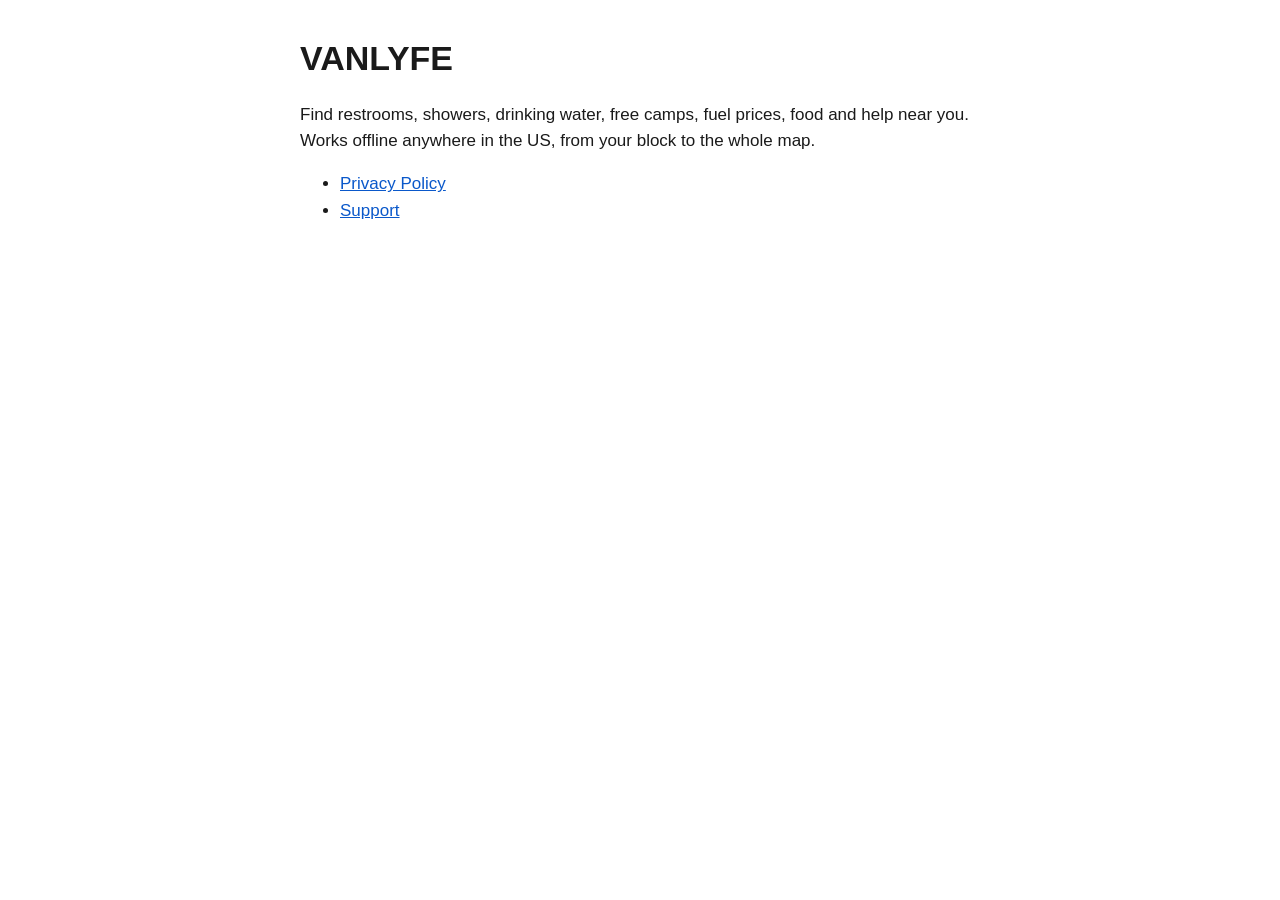
==== index.html @ 9aef19cc "site" ====
<!doctype html>
<html lang="en">
<head>
<meta charset="utf-8">
<meta name="viewport" content="width=device-width, initial-scale=1">
<title>VANLYFE</title>
<style>
body { font: 17px/1.55 -apple-system, BlinkMacSystemFont, "Segoe UI", Roboto, Helvetica, Arial, sans-serif; color: #1a1a1a; background: #fff; max-width: 680px; margin: 0 auto; padding: 32px 20px 64px; }
h1 { font-size: 2em; margin: 0 0 .4em; }
h2 { font-size: 1.25em; margin: 1.8em 0 .4em; }
a { color: #0a58ca; }
nav { margin-bottom: 1.5em; }
nav a { margin-right: 1em; }
.muted { color: #666; font-size: .9em; }
</style>
</head>
<body>
<h1>VANLYFE</h1>
<p>Find restrooms, showers, drinking water, free camps, fuel prices, food and help near you. Works offline anywhere in the US, from your block to the whole map.</p>
<ul>
<li><a href="privacy.html">Privacy Policy</a></li>
<li><a href="support.html">Support</a></li>
</ul>
</body>
</html>
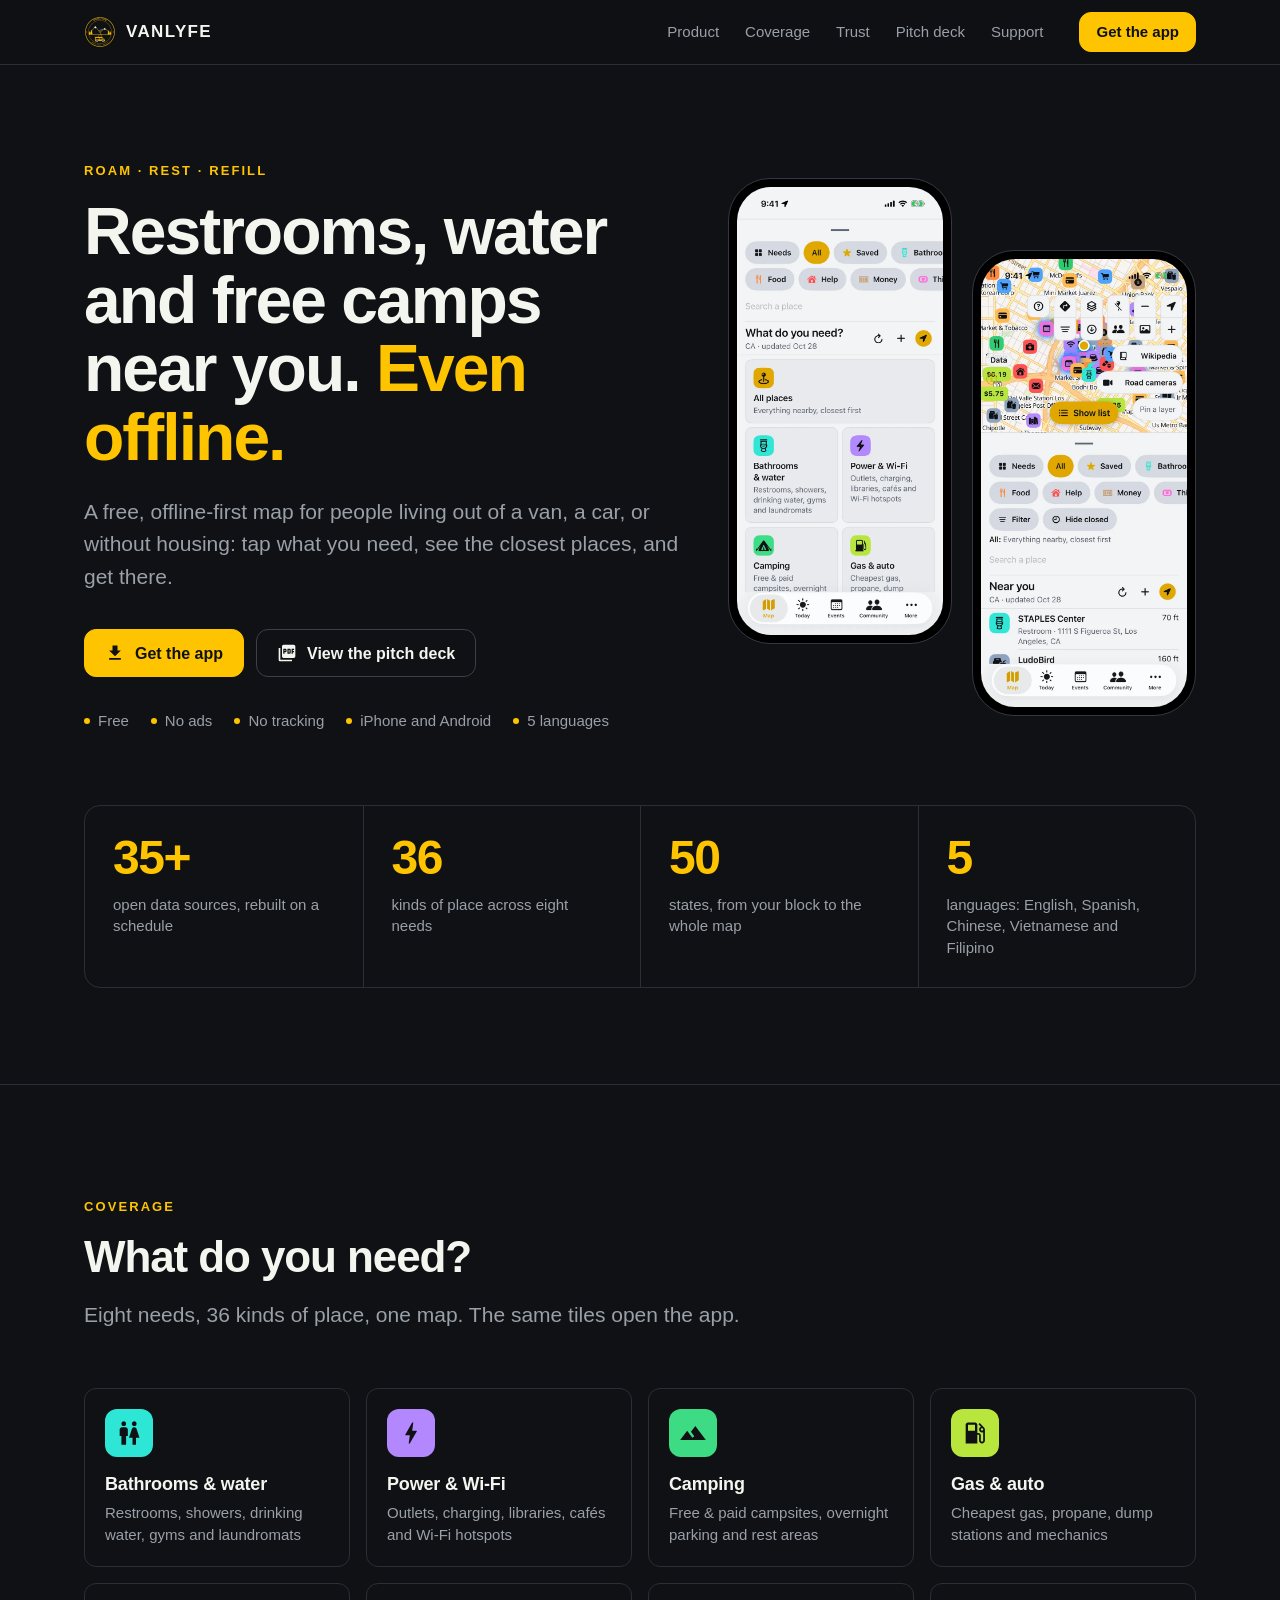
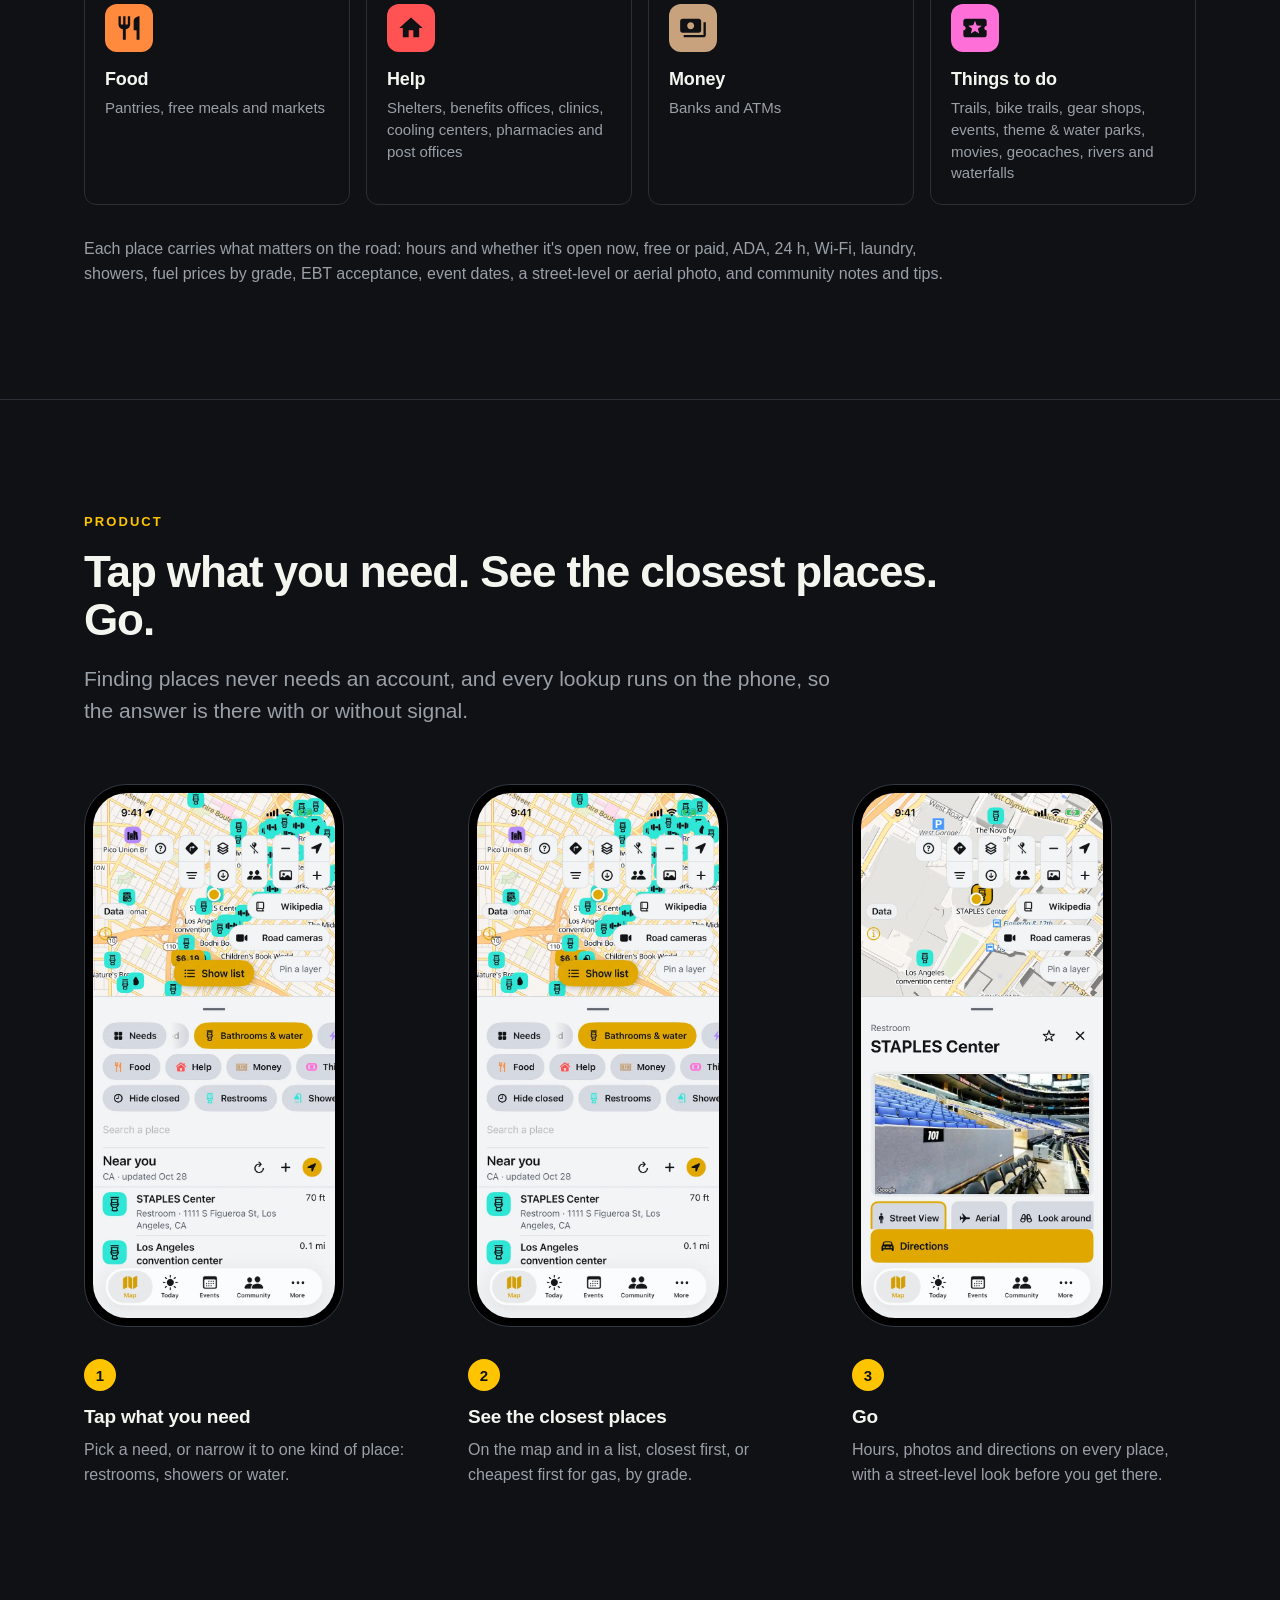
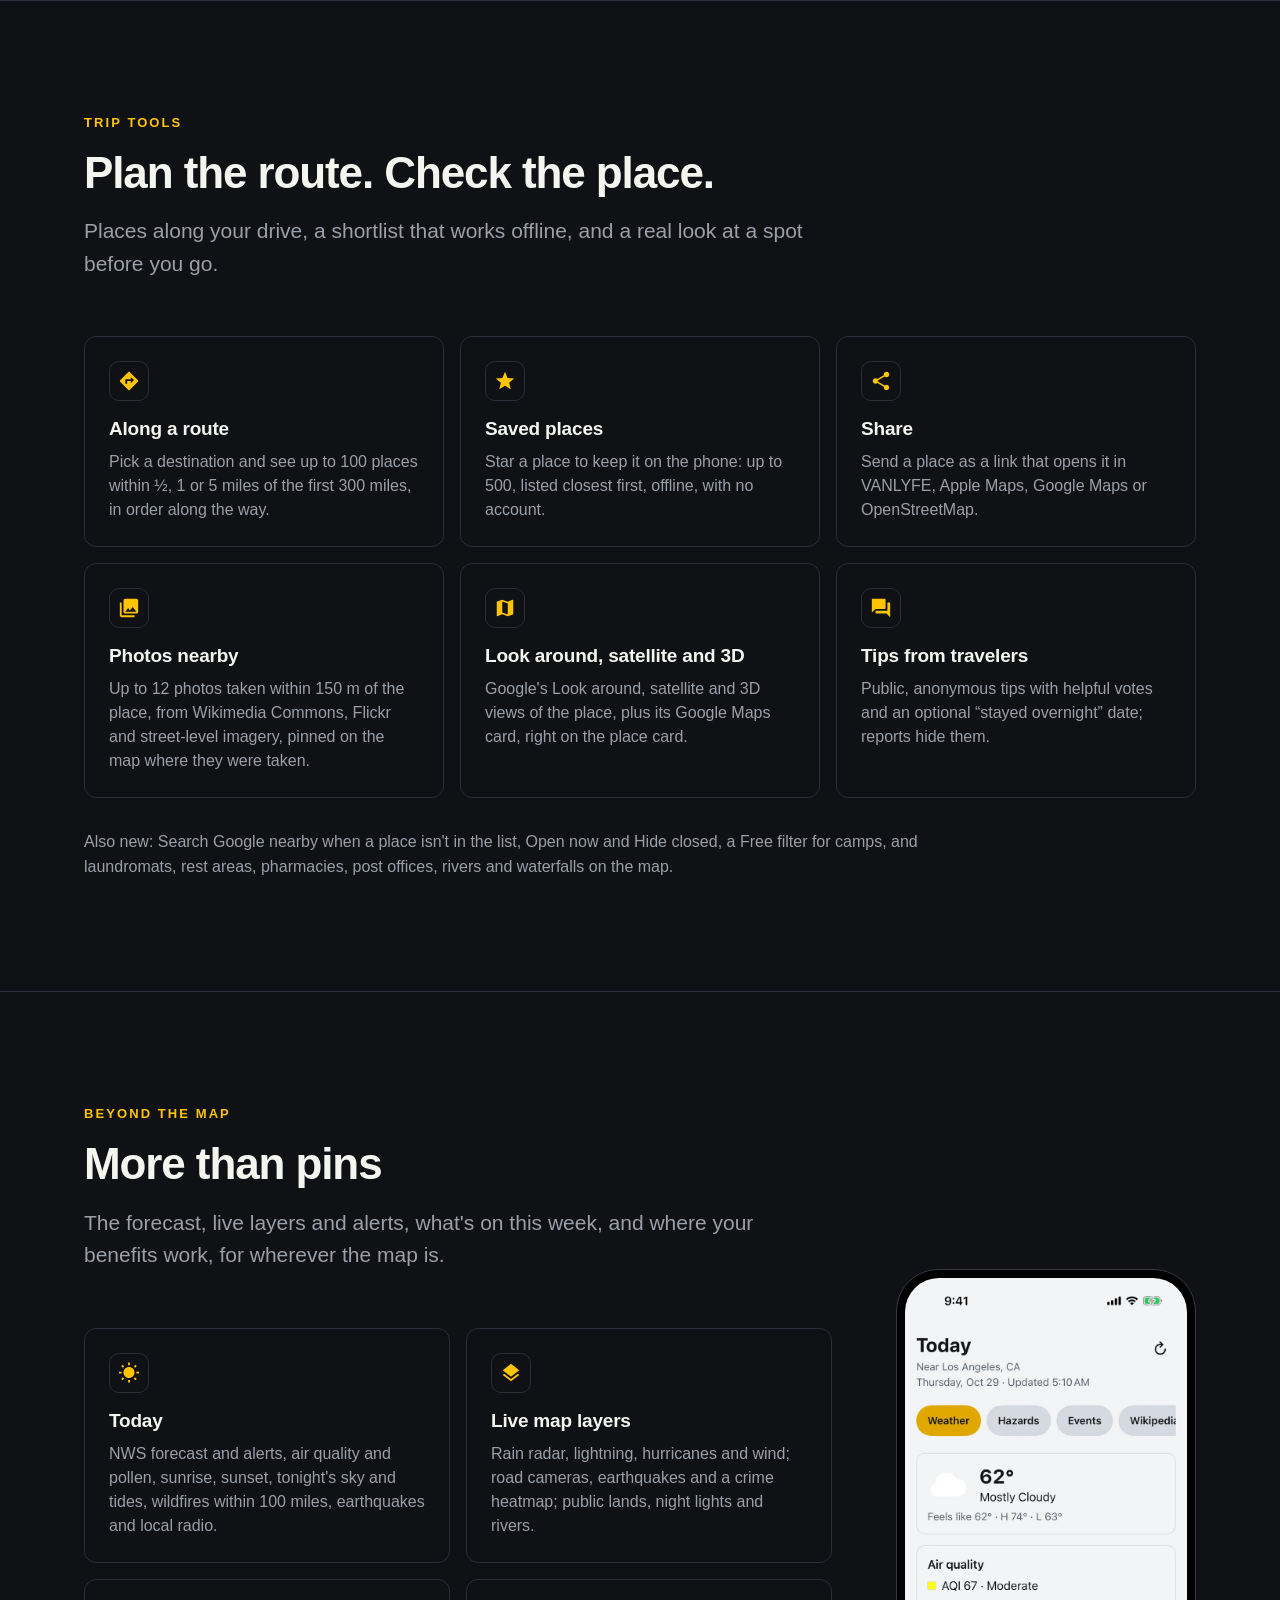
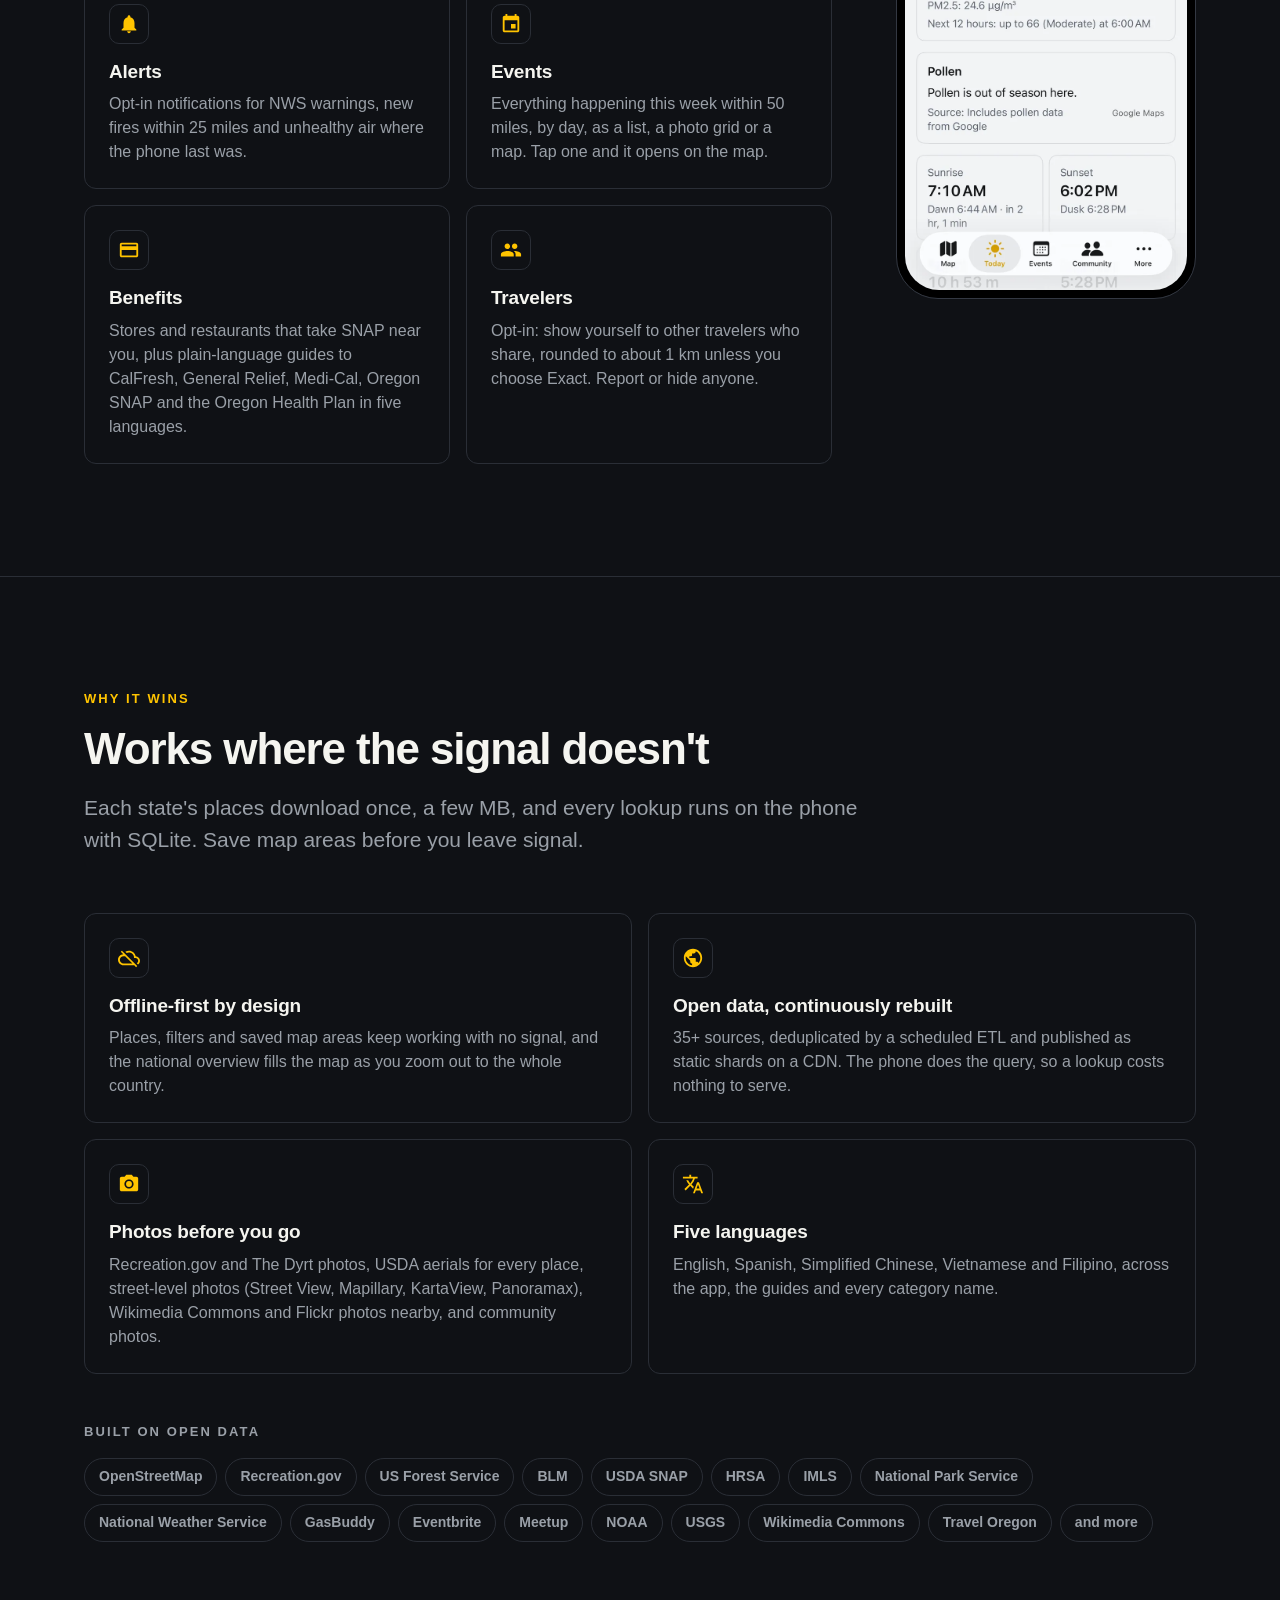
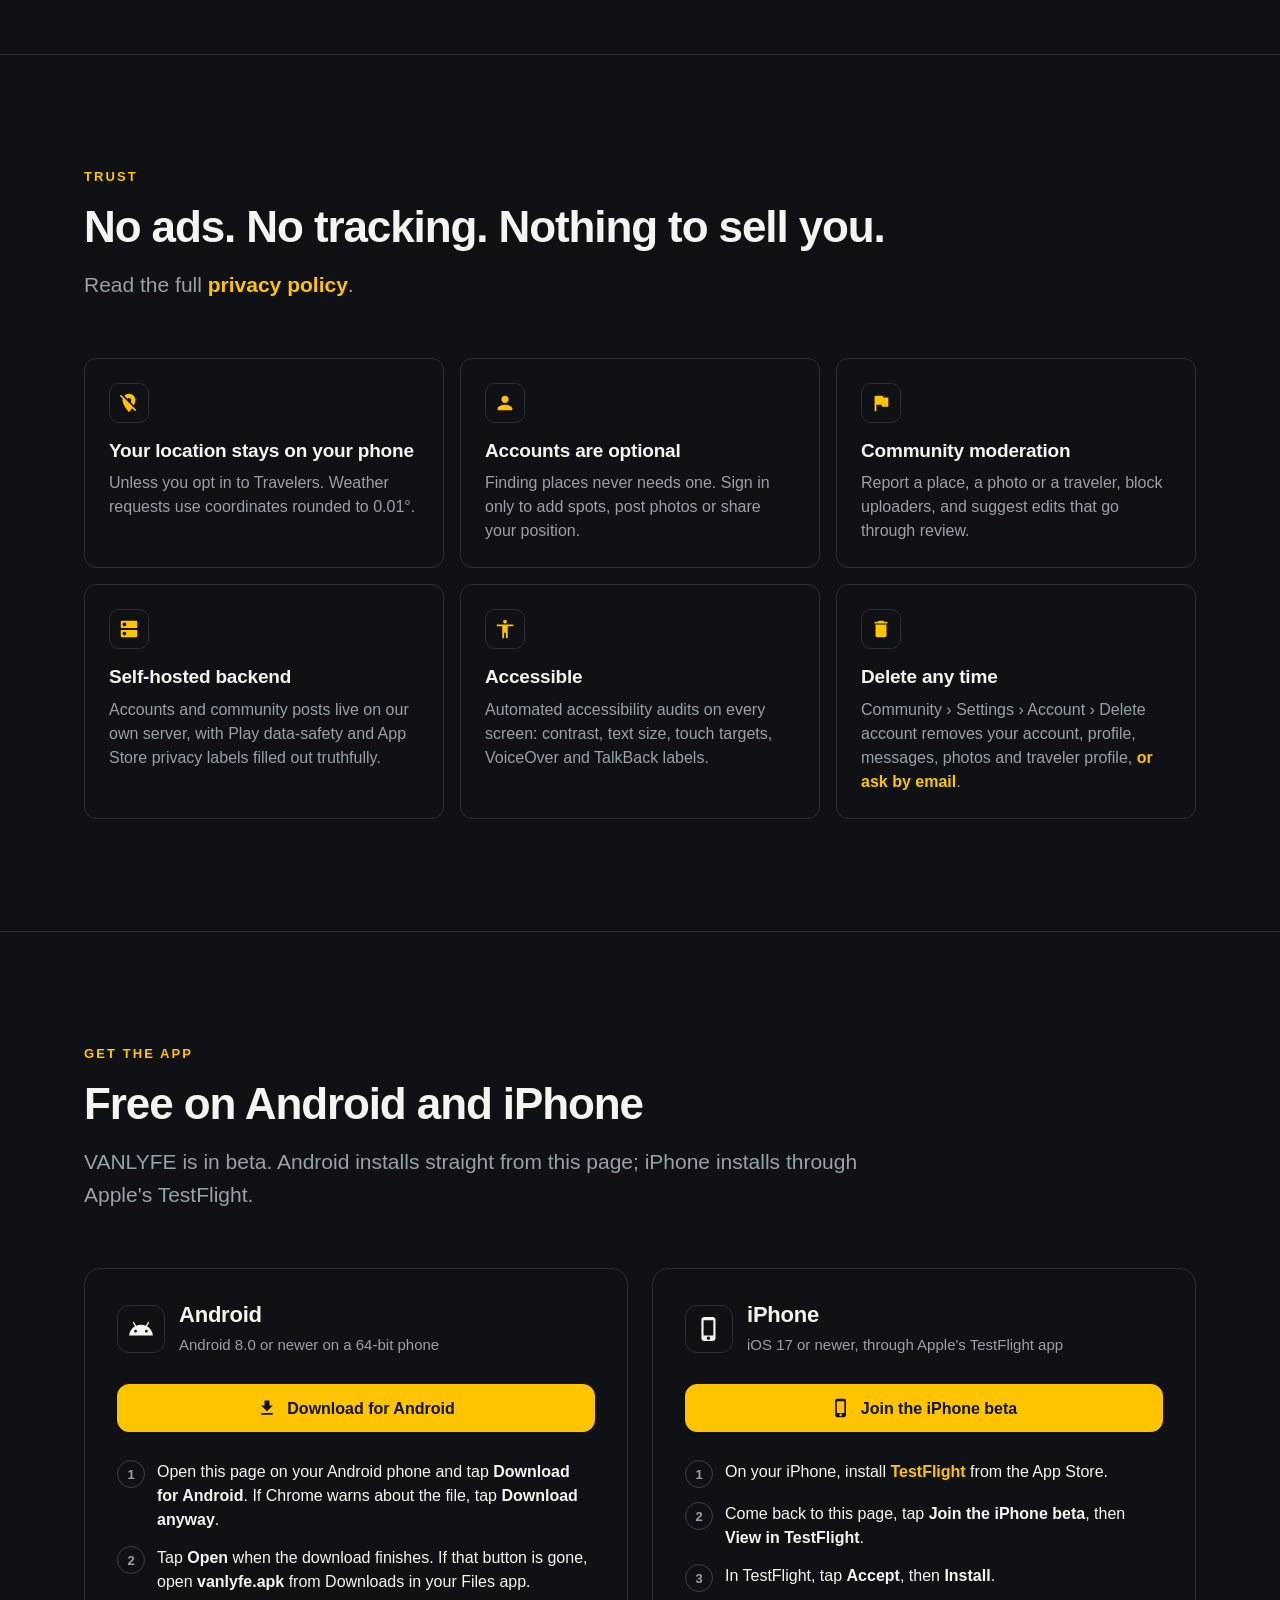
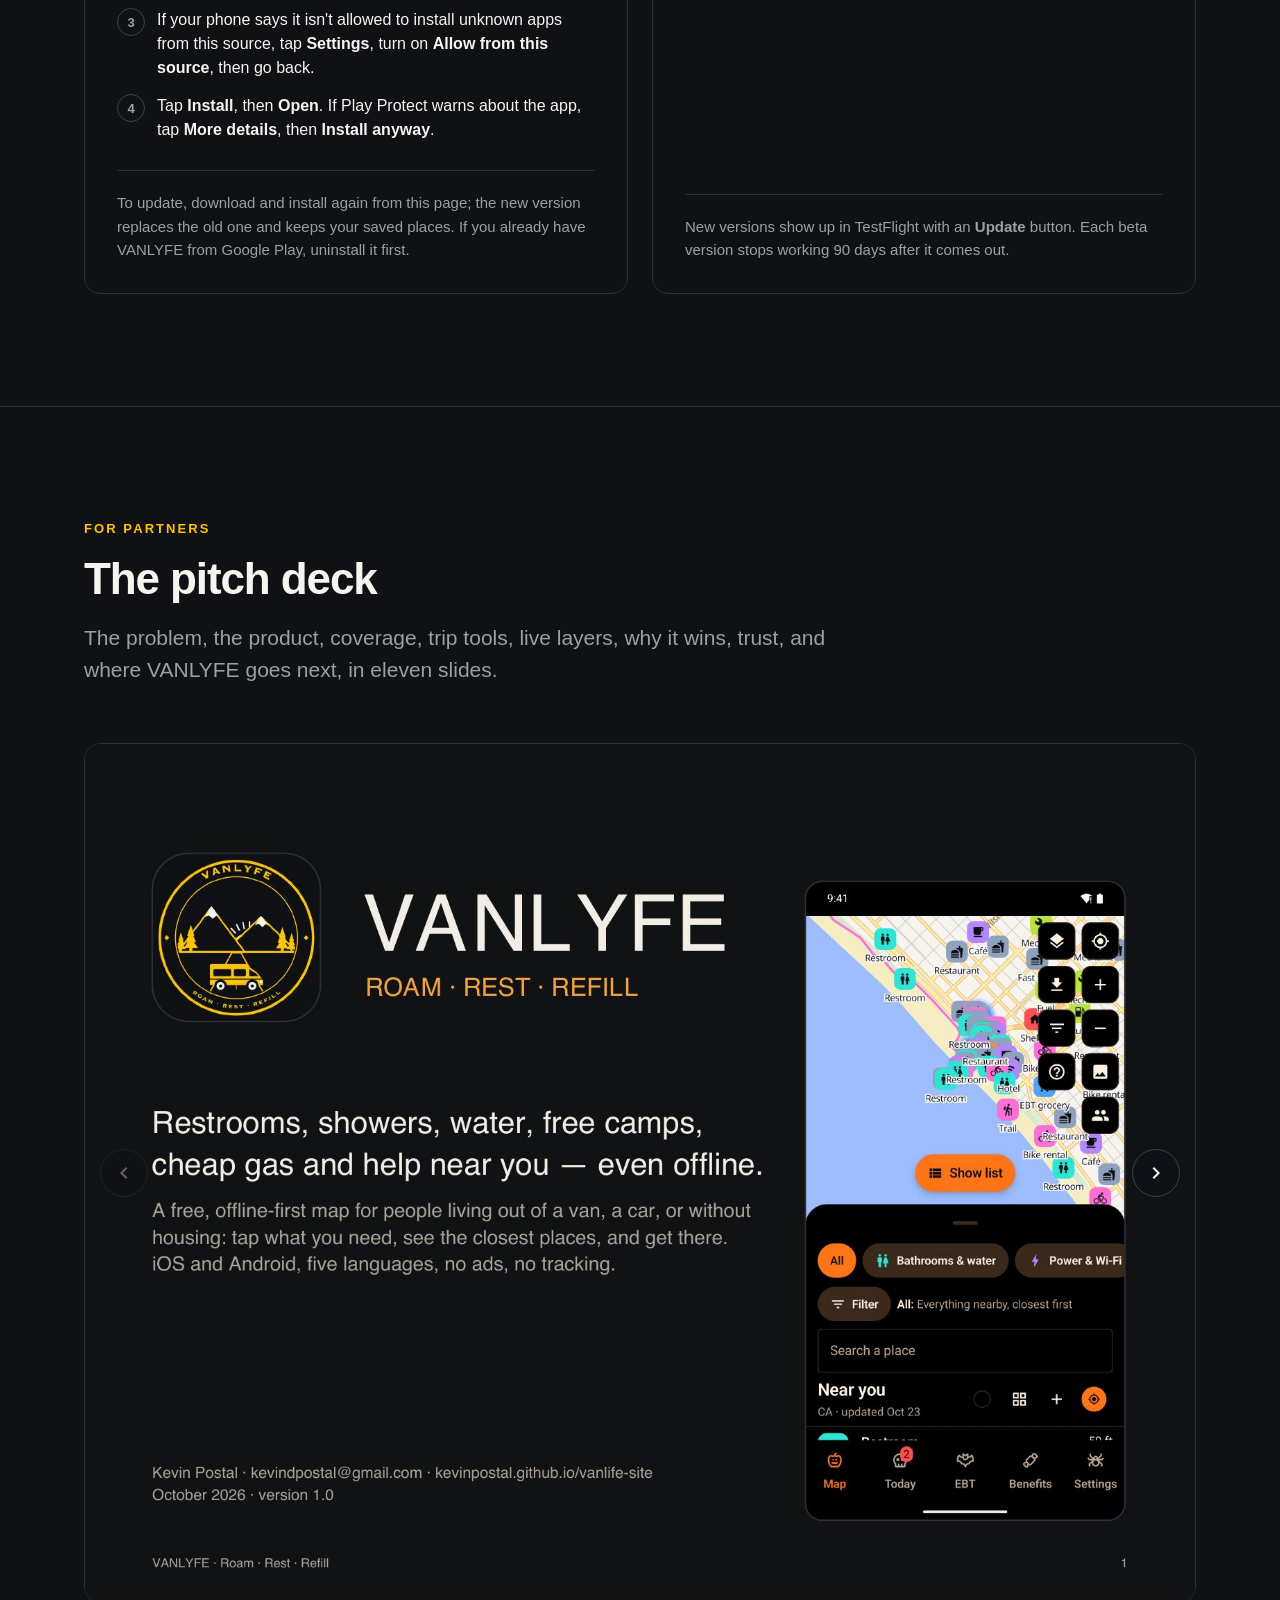
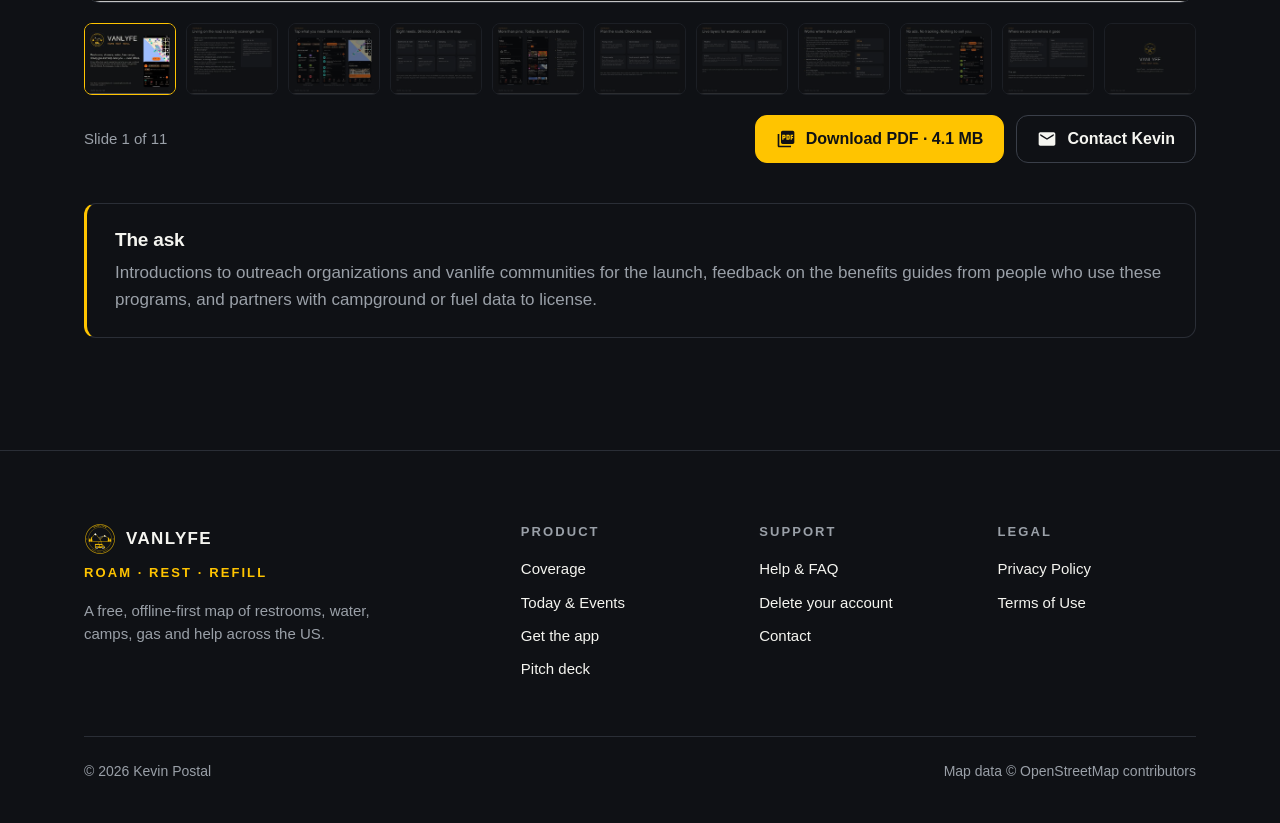
==== commit 8516c30f: "site" ====
--- a/index.html
+++ b/index.html
@@ -3,23 +3,400 @@
 <head>
 <meta charset="utf-8">
 <meta name="viewport" content="width=device-width, initial-scale=1">
-<title>VANLYFE</title>
-<style>
-body { font: 17px/1.55 -apple-system, BlinkMacSystemFont, "Segoe UI", Roboto, Helvetica, Arial, sans-serif; color: #1a1a1a; background: #fff; max-width: 680px; margin: 0 auto; padding: 32px 20px 64px; }
-h1 { font-size: 2em; margin: 0 0 .4em; }
-h2 { font-size: 1.25em; margin: 1.8em 0 .4em; }
-a { color: #0a58ca; }
-nav { margin-bottom: 1.5em; }
-nav a { margin-right: 1em; }
-.muted { color: #666; font-size: .9em; }
-</style>
+<title>VANLYFE · Restrooms, water and free camps near you, even offline</title>
+<meta name="description" content="A free, offline-first map of restrooms, showers, water, free camps, cheap gas and help for people living out of a van, a car, or without housing. iPhone and Android, five languages, no ads, no tracking.">
+<link rel="canonical" href="https://kevinpostal.github.io/vanlife-site/">
+<meta name="theme-color" content="#0f1115">
+<link rel="icon" href="assets/gen/favicon-32.png" sizes="32x32" type="image/png">
+<link rel="apple-touch-icon" href="assets/gen/apple-touch-icon.png">
+<meta property="og:type" content="website">
+<meta property="og:site_name" content="VANLYFE">
+<meta property="og:title" content="VANLYFE · Roam · Rest · Refill">
+<meta property="og:description" content="Restrooms, showers, water, free camps, cheap gas and help near you, even offline. Free on iPhone and Android.">
+<meta property="og:url" content="https://kevinpostal.github.io/vanlife-site/">
+<meta property="og:image" content="https://kevinpostal.github.io/vanlife-site/assets/gen/og.jpg">
+<meta property="og:image:width" content="1200">
+<meta property="og:image:height" content="630">
+<meta property="og:image:alt" content="VANLYFE badge and wordmark: restrooms, water and free camps">
+<meta name="twitter:card" content="summary_large_image">
+<link rel="stylesheet" href="assets/site.css">
+<script type="application/ld+json">{"@context":"https://schema.org","@type":"MobileApplication","name":"VANLYFE","operatingSystem":"Android, iOS","applicationCategory":"TravelApplication","offers":{"@type":"Offer","price":"0","priceCurrency":"USD"},"url":"https://kevinpostal.github.io/vanlife-site/"}</script>
 </head>
 <body>
-<h1>VANLYFE</h1>
-<p>Find restrooms, showers, drinking water, free camps, fuel prices, food and help near you. Works offline anywhere in the US, from your block to the whole map.</p>
-<ul>
-<li><a href="privacy.html">Privacy Policy</a></li>
-<li><a href="support.html">Support</a></li>
-</ul>
+<svg width="0" height="0" style="position:absolute" aria-hidden="true">
+  <symbol id="i-wc" viewBox="0 0 24 24"><path d="M5.5 22v-7.5H4V9c0-1.1.9-2 2-2h3c1.1 0 2 .9 2 2v5.5H9.5V22h-4zM18 22v-6h3l-2.54-7.63C18.18 7.55 17.42 7 16.56 7h-.12c-.86 0-1.63.55-1.9 1.37L12 16h3v6h3zM7.5 6c1.11 0 2-.89 2-2s-.89-2-2-2-2 .89-2 2 .89 2 2 2zm9 0c1.11 0 2-.89 2-2s-.89-2-2-2-2 .89-2 2 .89 2 2 2z"/></symbol>
+  <symbol id="i-bolt" viewBox="0 0 24 24"><path d="M11 21h-1l1-7H7.5c-.58 0-.57-.32-.38-.66.19-.34.05-.08.07-.12C8.48 10.94 10.42 7.54 13 3h1l-1 7h3.5c.49 0 .56.33.47.51l-.07.15C12.96 17.55 11 21 11 21z"/></symbol>
+  <symbol id="i-landscape" viewBox="0 0 24 24"><path d="M14 6l-3.75 5 2.85 3.8-1.6 1.2C9.81 13.75 7 10 7 10l-6 8h22L14 6z"/></symbol>
+  <symbol id="i-gas" viewBox="0 0 24 24"><path d="M19.77 7.23l.01-.01-3.72-3.72L15 4.56l2.11 2.11c-.94.36-1.61 1.26-1.61 2.33 0 1.38 1.12 2.5 2.5 2.5.36 0 .69-.08 1-.21v7.21c0 .55-.45 1-1 1s-1-.45-1-1V14c0-1.1-.9-2-2-2h-1V5c0-1.1-.9-2-2-2H6c-1.1 0-2 .9-2 2v16h10v-7.5h1.5v5c0 1.38 1.12 2.5 2.5 2.5s2.5-1.12 2.5-2.5V9c0-.69-.28-1.32-.73-1.77zM12 10H6V5h6v5zm6 0c-.55 0-1-.45-1-1s.45-1 1-1 1 .45 1 1-.45 1-1 1z"/></symbol>
+  <symbol id="i-restaurant" viewBox="0 0 24 24"><path d="M11 9H9V2H7v7H5V2H3v7c0 2.12 1.66 3.84 3.75 3.97V22h2.5v-9.03C11.34 12.84 13 11.12 13 9V2h-2v7zm5-3v8h2.5v8H21V2c-2.76 0-5 2.24-5 4z"/></symbol>
+  <symbol id="i-home" viewBox="0 0 24 24"><path d="M10 20v-6h4v6h5v-8h3L12 3 2 12h3v8z"/></symbol>
+  <symbol id="i-payments" viewBox="0 0 24 24"><path d="M19 14V6c0-1.1-.9-2-2-2H3c-1.1 0-2 .9-2 2v8c0 1.1.9 2 2 2h14c1.1 0 2-.9 2-2zm-9-1c-1.66 0-3-1.34-3-3s1.34-3 3-3 3 1.34 3 3-1.34 3-3 3zm13-6v11c0 1.1-.9 2-2 2H4v-2h17V7h2z"/></symbol>
+  <symbol id="i-activity" viewBox="0 0 24 24"><path d="M20 12c0-1.1.9-2 2-2V6c0-1.1-.9-2-2-2H4c-1.1 0-1.99.9-1.99 2v4c1.1 0 1.99.9 1.99 2s-.89 2-2 2v4c0 1.1.9 2 2 2h16c1.1 0 2-.9 2-2v-4c-1.1 0-2-.9-2-2zm-4.42 4.8L12 14.5l-3.58 2.3 1.08-4.12-3.29-2.69 4.24-.25L12 5.8l1.54 3.95 4.24.25-3.29 2.69 1.09 4.11z"/></symbol>
+  <symbol id="i-sun" viewBox="0 0 24 24"><path d="M6.76 4.84l-1.8-1.79-1.41 1.41 1.79 1.79 1.42-1.41zM4 10.5H1v2h3v-2zm9-9.95h-2V3.5h2V.55zm7.45 3.91l-1.41-1.41-1.79 1.79 1.41 1.41 1.79-1.79zm-3.21 13.7l1.79 1.8 1.41-1.41-1.8-1.79-1.4 1.4zM20 10.5v2h3v-2h-3zm-8-5c-3.31 0-6 2.69-6 6s2.69 6 6 6 6-2.69 6-6-2.69-6-6-6zm-1 16.95h2V19.5h-2v2.95zm-7.45-3.91l1.41 1.41 1.79-1.8-1.41-1.41-1.79 1.8z"/></symbol>
+  <symbol id="i-event" viewBox="0 0 24 24"><path d="M17 12h-5v5h5v-5zM16 1v2H8V1H6v2H5c-1.11 0-1.99.9-1.99 2L3 19c0 1.1.89 2 2 2h14c1.1 0 2-.9 2-2V5c0-1.1-.9-2-2-2h-1V1h-2zm3 18H5V8h14v11z"/></symbol>
+  <symbol id="i-card" viewBox="0 0 24 24"><path d="M20 4H4c-1.11 0-1.99.89-1.99 2L2 18c0 1.11.89 2 2 2h16c1.11 0 2-.89 2-2V6c0-1.11-.89-2-2-2zm0 14H4v-6h16v6zm0-10H4V6h16v2z"/></symbol>
+  <symbol id="i-people" viewBox="0 0 24 24"><path d="M16 11c1.66 0 2.99-1.34 2.99-3S17.66 5 16 5c-1.66 0-3 1.34-3 3s1.34 3 3 3zm-8 0c1.66 0 2.99-1.34 2.99-3S9.66 5 8 5C6.34 5 5 6.34 5 8s1.34 3 3 3zm0 2c-2.33 0-7 1.17-7 3.5V19h14v-2.5c0-2.33-4.67-3.5-7-3.5zm8 0c-.29 0-.62.02-.97.05 1.16.84 1.97 1.97 1.97 3.45V19h6v-2.5c0-2.33-4.67-3.5-7-3.5z"/></symbol>
+  <symbol id="i-cloud-off" viewBox="0 0 24 24"><path d="M19.35 10.04C18.67 6.59 15.64 4 12 4c-1.48 0-2.85.43-4.01 1.17l1.46 1.46C10.21 6.23 11.08 6 12 6c3.04 0 5.5 2.46 5.5 5.5v.5H19c1.66 0 3 1.34 3 3 0 1.13-.64 2.11-1.56 2.62l1.45 1.45C23.16 18.16 24 16.68 24 15c0-2.64-2.05-4.78-4.65-4.96zM3 5.27l2.75 2.74C2.56 8.15 0 10.77 0 14c0 3.31 2.69 6 6 6h11.73l2 2L21 20.73 4.27 4 3 5.27zM7.73 10l8 8H6c-2.21 0-4-1.79-4-4s1.79-4 4-4h1.73z"/></symbol>
+  <symbol id="i-public" viewBox="0 0 24 24"><path d="M12 2C6.48 2 2 6.48 2 12s4.48 10 10 10 10-4.48 10-10S17.52 2 12 2zm-1 17.93c-3.95-.49-7-3.85-7-7.93 0-.62.08-1.21.21-1.79L9 15v1c0 1.1.9 2 2 2v1.93zm6.9-2.54c-.26-.81-1-1.39-1.9-1.39h-1v-3c0-.55-.45-1-1-1H8v-2h2c.55 0 1-.45 1-1V7h2c1.1 0 2-.9 2-2v-.41c2.93 1.19 5 4.06 5 7.41 0 2.08-.8 3.97-2.1 5.39z"/></symbol>
+  <symbol id="i-camera" viewBox="0 0 24 24"><circle cx="12" cy="12" r="3.2"/><path d="M9 2L7.17 4H4c-1.1 0-2 .9-2 2v12c0 1.1.9 2 2 2h16c1.1 0 2-.9 2-2V6c0-1.1-.9-2-2-2h-3.17L15 2H9zm3 15c-2.76 0-5-2.24-5-5s2.24-5 5-5 5 2.24 5 5-2.24 5-5 5z"/></symbol>
+  <symbol id="i-translate" viewBox="0 0 24 24"><path d="M12.87 15.07l-2.54-2.51.03-.03c1.74-1.94 2.98-4.17 3.71-6.53H17V4h-7V2H8v2H1v1.99h11.17C11.5 7.92 10.44 9.75 9 11.35 8.07 10.32 7.3 9.19 6.69 8h-2c.73 1.63 1.73 3.17 2.98 4.56l-5.09 5.02L4 19l5-5 3.11 3.11.76-2.04zM18.5 10h-2L12 22h2l1.12-3h4.75L21 22h2l-4.5-12zm-2.62 7l1.62-4.33L19.12 17h-3.24z"/></symbol>
+  <symbol id="i-location-off" viewBox="0 0 24 24"><path d="M12 6.5c1.38 0 2.5 1.12 2.5 2.5 0 .74-.33 1.39-.83 1.85l3.63 3.63c.98-1.86 1.7-3.8 1.7-5.48 0-3.87-3.13-7-7-7-1.98 0-3.76.83-5.04 2.15l3.19 3.19c.46-.52 1.11-.84 1.85-.84zm4.37 9.6l-4.63-4.63-.11-.11L3.27 3 2 4.27l3.18 3.18C5.07 7.95 5 8.47 5 9c0 5.25 7 13 7 13s1.67-1.85 3.38-4.35L18.73 21 20 19.73l-3.63-3.63z"/></symbol>
+  <symbol id="i-person" viewBox="0 0 24 24"><path d="M12 12c2.21 0 4-1.79 4-4s-1.79-4-4-4-4 1.79-4 4 1.79 4 4 4zm0 2c-2.67 0-8 1.34-8 4v2h16v-2c0-2.66-5.33-4-8-4z"/></symbol>
+  <symbol id="i-flag" viewBox="0 0 24 24"><path d="M14.4 6L14 4H5v17h2v-7h5.6l.4 2h7V6z"/></symbol>
+  <symbol id="i-dns" viewBox="0 0 24 24"><path d="M20 13H4c-.55 0-1 .45-1 1v6c0 .55.45 1 1 1h16c.55 0 1-.45 1-1v-6c0-.55-.45-1-1-1zM7 19c-1.1 0-2-.9-2-2s.9-2 2-2 2 .9 2 2-.9 2-2 2zM20 3H4c-.55 0-1 .45-1 1v6c0 .55.45 1 1 1h16c.55 0 1-.45 1-1V4c0-.55-.45-1-1-1zM7 9c-1.1 0-2-.9-2-2s.9-2 2-2 2 .9 2 2-.9 2-2 2z"/></symbol>
+  <symbol id="i-accessibility" viewBox="0 0 24 24"><path d="M12 2c1.1 0 2 .9 2 2s-.9 2-2 2-2-.9-2-2 .9-2 2-2zm9 7h-6v13h-2v-6h-2v6H9V9H3V7h18v2z"/></symbol>
+  <symbol id="i-delete" viewBox="0 0 24 24"><path d="M6 19c0 1.1.9 2 2 2h8c1.1 0 2-.9 2-2V7H6v12zM19 4h-3.5l-1-1h-5l-1 1H5v2h14V4z"/></symbol>
+  <symbol id="i-android" viewBox="0 0 24 24"><path d="M17.6 9.48l1.84-3.18c.16-.31.04-.69-.26-.85-.29-.15-.65-.06-.83.22l-1.88 3.24c-2.86-1.21-6.08-1.21-8.94 0L5.65 5.67c-.19-.29-.58-.38-.87-.2-.28.18-.37.54-.22.83L6.4 9.48C3.3 11.25 1.28 14.44 1 18h22c-.28-3.56-2.3-6.75-5.4-8.52zM7 15.25c-.69 0-1.25-.56-1.25-1.25s.56-1.25 1.25-1.25 1.25.56 1.25 1.25-.56 1.25-1.25 1.25zm10 0c-.69 0-1.25-.56-1.25-1.25s.56-1.25 1.25-1.25 1.25.56 1.25 1.25-.56 1.25-1.25 1.25z"/></symbol>
+  <symbol id="i-iphone" viewBox="0 0 24 24"><path d="M15.5 1h-8C6.12 1 5 2.12 5 3.5v17C5 21.88 6.12 23 7.5 23h8c1.38 0 2.5-1.12 2.5-2.5v-17C18 2.12 16.88 1 15.5 1zm-4 21c-.83 0-1.5-.67-1.5-1.5s.67-1.5 1.5-1.5 1.5.67 1.5 1.5-.67 1.5-1.5 1.5zm4.5-4H7V4h9v14z"/></symbol>
+  <symbol id="i-download" viewBox="0 0 24 24"><path d="M19 9h-4V3H9v6H5l7 7 7-7zM5 18v2h14v-2H5z"/></symbol>
+  <symbol id="i-pdf" viewBox="0 0 24 24"><path d="M20 2H8c-1.1 0-2 .9-2 2v12c0 1.1.9 2 2 2h12c1.1 0 2-.9 2-2V4c0-1.1-.9-2-2-2zm-8.5 7.5c0 .83-.67 1.5-1.5 1.5H9v2H7.5V7H10c.83 0 1.5.67 1.5 1.5v1zm5 2c0 .83-.67 1.5-1.5 1.5h-2.5V7H15c.83 0 1.5.67 1.5 1.5v3zm4-3H19v1h1.5V11H19v2h-1.5V7h3v1.5zM9 9.5h1v-1H9v1zM4 6H2v14c0 1.1.9 2 2 2h14v-2H4V6zm10 5.5h1v-3h-1v3z"/></symbol>
+  <symbol id="i-mail" viewBox="0 0 24 24"><path d="M20 4H4c-1.1 0-1.99.9-1.99 2L2 18c0 1.1.9 2 2 2h16c1.1 0 2-.9 2-2V6c0-1.1-.9-2-2-2zm0 4l-8 5-8-5V6l8 5 8-5v2z"/></symbol>
+  <symbol id="i-chevron-left" viewBox="0 0 24 24"><path d="M15.41 7.41L14 6l-6 6 6 6 1.41-1.41L10.83 12z"/></symbol>
+  <symbol id="i-chevron-right" viewBox="0 0 24 24"><path d="M10 6L8.59 7.41 13.17 12l-4.58 4.59L10 18l6-6z"/></symbol>
+  <symbol id="i-directions" viewBox="0 0 24 24"><path d="M21.71 11.29l-9-9c-.39-.39-1.02-.39-1.41 0l-9 9c-.39.39-.39 1.02 0 1.41l9 9c.39.39 1.02.39 1.41 0l9-9c.39-.38.39-1.01 0-1.41zM14 14.5V12h-4v3H8v-4c0-.55.45-1 1-1h5V7.5l3.5 3.5-3.5 3.5z"/></symbol>
+  <symbol id="i-star" viewBox="0 0 24 24"><path d="M12 17.27L18.18 21l-1.64-7.03L22 9.24l-7.19-.61L12 2 9.19 8.63 2 9.24l5.46 4.73L5.82 21z"/></symbol>
+  <symbol id="i-share" viewBox="0 0 24 24"><path d="M18 16.08c-.76 0-1.44.3-1.96.77L8.91 12.7c.05-.23.09-.46.09-.7s-.04-.47-.09-.7l7.05-4.11c.54.5 1.25.81 2.04.81 1.66 0 3-1.34 3-3s-1.34-3-3-3-3 1.34-3 3c0 .24.04.47.09.7L8.04 9.81C7.5 9.31 6.79 9 6 9c-1.66 0-3 1.34-3 3s1.34 3 3 3c.79 0 1.5-.31 2.04-.81l7.12 4.16c-.05.21-.08.43-.08.65 0 1.61 1.31 2.92 2.92 2.92 1.61 0 2.92-1.31 2.92-2.92s-1.31-2.92-2.92-2.92z"/></symbol>
+  <symbol id="i-photos" viewBox="0 0 24 24"><path d="M22 16V4c0-1.1-.9-2-2-2H8c-1.1 0-2 .9-2 2v12c0 1.1.9 2 2 2h12c1.1 0 2-.9 2-2zm-11-4l2.03 2.71L16 11l4 5H8l3-4zM2 6v14c0 1.1.9 2 2 2h14v-2H4V6H2z"/></symbol>
+  <symbol id="i-map" viewBox="0 0 24 24"><path d="M20.5 3l-.16.03L15 5.1 9 3 3.36 4.9c-.21.07-.36.25-.36.48V20.5c0 .28.22.5.5.5l.16-.03L9 18.9l6 2.1 5.64-1.9c.21-.07.36-.25.36-.48V3.5c0-.28-.22-.5-.5-.5zM15 19l-6-2.11V5l6 2.11V19z"/></symbol>
+  <symbol id="i-forum" viewBox="0 0 24 24"><path d="M21 6h-2v9H6v2c0 .55.45 1 1 1h11l4 4V7c0-.55-.45-1-1-1zm-4 6V3c0-.55-.45-1-1-1H3c-.55 0-1 .45-1 1v14l4-4h10c.55 0 1-.45 1-1z"/></symbol>
+  <symbol id="i-bell" viewBox="0 0 24 24"><path d="M12 22c1.1 0 2-.9 2-2h-4c0 1.1.89 2 2 2zm6-6v-5c0-3.07-1.64-5.64-4.5-6.32V4c0-.83-.67-1.5-1.5-1.5s-1.5.67-1.5 1.5v.68C7.63 5.36 6 7.92 6 11v5l-2 2v1h16v-1l-2-2z"/></symbol>
+  <symbol id="i-layers" viewBox="0 0 24 24"><path d="M11.99 18.54l-7.37-5.73L3 14.07l9 7 9-7-1.63-1.27-7.38 5.74zM12 16l7.36-5.73L21 9l-9-7-9 7 1.63 1.27L12 16z"/></symbol>
+</svg>
+<a class="skip" href="#main">Skip to content</a>
+<header class="site-header">
+  <div class="wrap">
+    <a class="brand" href="./"><img src="assets/gen/badge-64.png" width="32" height="32" alt="">VANLYFE</a>
+    <nav class="site-nav" aria-label="Main">
+      <a href="#product">Product</a>
+      <a href="#coverage">Coverage</a>
+      <a href="#trust">Trust</a>
+      <a href="#deck">Pitch deck</a>
+      <a href="support.html">Support</a>
+    </nav>
+    <a class="btn btn-primary btn-sm" href="#download">Get the app</a>
+  </div>
+</header>
+
+<main id="main">
+<section class="hero">
+  <div class="wrap">
+    <div>
+      <span class="eyebrow">Roam · Rest · Refill</span>
+      <h1>Restrooms, water and free camps near you. <em>Even offline.</em></h1>
+      <p class="lead">A free, offline-first map for people living out of a van, a car, or without housing: tap what you need, see the closest places, and get there.</p>
+      <div class="btn-row">
+        <a class="btn btn-primary" href="#download"><svg class="i" aria-hidden="true"><use href="#i-download"/></svg>Get the app</a>
+        <a class="btn" href="#deck"><svg class="i" aria-hidden="true"><use href="#i-pdf"/></svg>View the pitch deck</a>
+      </div>
+      <ul class="facts">
+        <li>Free</li>
+        <li>No ads</li>
+        <li>No tracking</li>
+        <li>iPhone and Android</li>
+        <li>5 languages</li>
+      </ul>
+    </div>
+    <div class="phones">
+      <div class="phone"><img src="assets/gen/shots/needs.webp" width="720" height="1564" alt="The app's home screen asks “What do you need?” with tiles for bathrooms and water, power and Wi-Fi, camping, gas and auto, food and help."></div>
+      <div class="phone"><img src="assets/gen/shots/map.webp" width="720" height="1564" alt="A map of downtown Los Angeles covered in colour-coded place pins, with the nearest places listed below."></div>
+    </div>
+  </div>
+</section>
+
+<div class="wrap stats-band">
+  <div class="stats">
+    <div class="stat"><b>35+</b><span>open data sources, rebuilt on a schedule</span></div>
+    <div class="stat"><b>36</b><span>kinds of place across eight needs</span></div>
+    <div class="stat"><b>50</b><span>states, from your block to the whole map</span></div>
+    <div class="stat"><b>5</b><span>languages: English, Spanish, Chinese, Vietnamese and Filipino</span></div>
+  </div>
+</div>
+
+<section class="section" id="coverage">
+  <div class="wrap">
+    <div class="section-head">
+      <span class="eyebrow">Coverage</span>
+      <h2>What do you need?</h2>
+      <p class="lead">Eight needs, 36 kinds of place, one map. The same tiles open the app.</p>
+    </div>
+    <div class="needs">
+      <article class="need c-bathroom"><span class="tile"><svg class="i" aria-hidden="true"><use href="#i-wc"/></svg></span><h3>Bathrooms &amp; water</h3><p>Restrooms, showers, drinking water, gyms and laundromats</p></article>
+      <article class="need c-power"><span class="tile"><svg class="i" aria-hidden="true"><use href="#i-bolt"/></svg></span><h3>Power &amp; Wi-Fi</h3><p>Outlets, charging, libraries, cafés and Wi-Fi hotspots</p></article>
+      <article class="need c-camp"><span class="tile"><svg class="i" aria-hidden="true"><use href="#i-landscape"/></svg></span><h3>Camping</h3><p>Free &amp; paid campsites, overnight parking and rest areas</p></article>
+      <article class="need c-vehicle"><span class="tile"><svg class="i" aria-hidden="true"><use href="#i-gas"/></svg></span><h3>Gas &amp; auto</h3><p>Cheapest gas, propane, dump stations and mechanics</p></article>
+      <article class="need c-food"><span class="tile"><svg class="i" aria-hidden="true"><use href="#i-restaurant"/></svg></span><h3>Food</h3><p>Pantries, free meals and markets</p></article>
+      <article class="need c-help"><span class="tile"><svg class="i" aria-hidden="true"><use href="#i-home"/></svg></span><h3>Help</h3><p>Shelters, benefits offices, clinics, cooling centers, pharmacies and post offices</p></article>
+      <article class="need c-money"><span class="tile"><svg class="i" aria-hidden="true"><use href="#i-payments"/></svg></span><h3>Money</h3><p>Banks and ATMs</p></article>
+      <article class="need c-activities"><span class="tile"><svg class="i" aria-hidden="true"><use href="#i-activity"/></svg></span><h3>Things to do</h3><p>Trails, bike trails, gear shops, events, theme &amp; water parks, movies, geocaches, rivers and waterfalls</p></article>
+    </div>
+    <p class="amenities">Each place carries what matters on the road: hours and whether it's open now, free or paid, ADA, 24 h, Wi-Fi, laundry, showers, fuel prices by grade, EBT acceptance, event dates, a street-level or aerial photo, and community notes and tips.</p>
+  </div>
+</section>
+
+<section class="section" id="product">
+  <div class="wrap">
+    <div class="section-head">
+      <span class="eyebrow">Product</span>
+      <h2>Tap what you need. See the closest places. Go.</h2>
+      <p class="lead">Finding places never needs an account, and every lookup runs on the phone, so the answer is there with or without signal.</p>
+    </div>
+    <ol class="steps">
+      <li>
+        <div class="phone"><img src="assets/gen/shots/bathrooms.webp" width="720" height="1564" loading="lazy" alt="Bathrooms and water selected: restroom and water pins on the map and the nearest restrooms listed with their distance."></div>
+        <div><span class="step-num">1</span><h3>Tap what you need</h3><p>Pick a need, or narrow it to one kind of place: restrooms, showers or water.</p></div>
+      </li>
+      <li>
+        <div class="phone"><img src="assets/gen/shots/gas.webp" width="720" height="1564" loading="lazy" alt="Gas and auto selected: fuel prices on the map and stations listed nearest first, with Cheapest, Regular and Diesel filters."></div>
+        <div><span class="step-num">2</span><h3>See the closest places</h3><p>On the map and in a list, closest first, or cheapest first for gas, by grade.</p></div>
+      </li>
+      <li>
+        <div class="phone"><img src="assets/gen/shots/detail.webp" width="720" height="1564" loading="lazy" alt="A gas station's place card with a street-level photo and a Directions button."></div>
+        <div><span class="step-num">3</span><h3>Go</h3><p>Hours, photos and directions on every place, with a street-level look before you get there.</p></div>
+      </li>
+    </ol>
+  </div>
+</section>
+
+<section class="section" id="trips">
+  <div class="wrap">
+    <div class="section-head">
+      <span class="eyebrow">Trip tools</span>
+      <h2>Plan the route. Check the place.</h2>
+      <p class="lead">Places along your drive, a shortlist that works offline, and a real look at a spot before you go.</p>
+    </div>
+    <div class="grid-3">
+      <article class="card"><span class="icon"><svg class="i" aria-hidden="true"><use href="#i-directions"/></svg></span><h3>Along a route</h3><p>Pick a destination and see up to 100 places within ½, 1 or 5 miles of the first 300 miles, in order along the way.</p></article>
+      <article class="card"><span class="icon"><svg class="i" aria-hidden="true"><use href="#i-star"/></svg></span><h3>Saved places</h3><p>Star a place to keep it on the phone: up to 500, listed closest first, offline, with no account.</p></article>
+      <article class="card"><span class="icon"><svg class="i" aria-hidden="true"><use href="#i-share"/></svg></span><h3>Share</h3><p>Send a place as a link that opens it in VANLYFE, Apple Maps, Google Maps or OpenStreetMap.</p></article>
+      <article class="card"><span class="icon"><svg class="i" aria-hidden="true"><use href="#i-photos"/></svg></span><h3>Photos nearby</h3><p>Up to 12 photos taken within 150 m of the place, from Wikimedia Commons, Flickr and street-level imagery, pinned on the map where they were taken.</p></article>
+      <article class="card"><span class="icon"><svg class="i" aria-hidden="true"><use href="#i-map"/></svg></span><h3>Look around, satellite and 3D</h3><p>Google's Look around, satellite and 3D views of the place, plus its Google Maps card, right on the place card.</p></article>
+      <article class="card"><span class="icon"><svg class="i" aria-hidden="true"><use href="#i-forum"/></svg></span><h3>Tips from travelers</h3><p>Public, anonymous tips with helpful votes and an optional “stayed overnight” date; reports hide them.</p></article>
+    </div>
+    <p class="amenities">Also new: Search Google nearby when a place isn't in the list, Open now and Hide closed, a Free filter for camps, and laundromats, rest areas, pharmacies, post offices, rivers and waterfalls on the map.</p>
+  </div>
+</section>
+
+<section class="section" id="more">
+  <div class="wrap split">
+    <div>
+      <div class="section-head">
+        <span class="eyebrow">Beyond the map</span>
+        <h2>More than pins</h2>
+        <p class="lead">The forecast, live layers and alerts, what's on this week, and where your benefits work, for wherever the map is.</p>
+      </div>
+      <div class="cards">
+        <article class="card"><span class="icon"><svg class="i" aria-hidden="true"><use href="#i-sun"/></svg></span><h3>Today</h3><p>NWS forecast and alerts, air quality and pollen, sunrise, sunset, tonight's sky and tides, wildfires within 100 miles, earthquakes and local radio.</p></article>
+        <article class="card"><span class="icon"><svg class="i" aria-hidden="true"><use href="#i-layers"/></svg></span><h3>Live map layers</h3><p>Rain radar, lightning, hurricanes and wind; road cameras, earthquakes and a crime heatmap; public lands, night lights and rivers.</p></article>
+        <article class="card"><span class="icon"><svg class="i" aria-hidden="true"><use href="#i-bell"/></svg></span><h3>Alerts</h3><p>Opt-in notifications for NWS warnings, new fires within 25 miles and unhealthy air where the phone last was.</p></article>
+        <article class="card"><span class="icon"><svg class="i" aria-hidden="true"><use href="#i-event"/></svg></span><h3>Events</h3><p>Everything happening this week within 50 miles, by day, as a list, a photo grid or a map. Tap one and it opens on the map.</p></article>
+        <article class="card"><span class="icon"><svg class="i" aria-hidden="true"><use href="#i-card"/></svg></span><h3>Benefits</h3><p>Stores and restaurants that take SNAP near you, plus plain-language guides to CalFresh, General Relief, Medi-Cal, Oregon SNAP and the Oregon Health Plan in five languages.</p></article>
+        <article class="card"><span class="icon"><svg class="i" aria-hidden="true"><use href="#i-people"/></svg></span><h3>Travelers</h3><p>Opt-in: show yourself to other travelers who share, rounded to about 1 km unless you choose Exact. Report or hide anyone.</p></article>
+      </div>
+    </div>
+    <div class="phone"><img src="assets/gen/shots/today.webp" width="720" height="1564" loading="lazy" alt="The Today tab: current weather, a coastal flood advisory, sunrise, sunset, daylight and golden hour."></div>
+  </div>
+</section>
+
+<section class="section" id="why">
+  <div class="wrap">
+    <div class="section-head">
+      <span class="eyebrow">Why it wins</span>
+      <h2>Works where the signal doesn't</h2>
+      <p class="lead">Each state's places download once, a few MB, and every lookup runs on the phone with SQLite. Save map areas before you leave signal.</p>
+    </div>
+    <div class="cards">
+      <article class="card"><span class="icon"><svg class="i" aria-hidden="true"><use href="#i-cloud-off"/></svg></span><h3>Offline-first by design</h3><p>Places, filters and saved map areas keep working with no signal, and the national overview fills the map as you zoom out to the whole country.</p></article>
+      <article class="card"><span class="icon"><svg class="i" aria-hidden="true"><use href="#i-public"/></svg></span><h3>Open data, continuously rebuilt</h3><p>35+ sources, deduplicated by a scheduled ETL and published as static shards on a CDN. The phone does the query, so a lookup costs nothing to serve.</p></article>
+      <article class="card"><span class="icon"><svg class="i" aria-hidden="true"><use href="#i-camera"/></svg></span><h3>Photos before you go</h3><p>Recreation.gov and The Dyrt photos, USDA aerials for every place, street-level photos (Street View, Mapillary, KartaView, Panoramax), Wikimedia Commons and Flickr photos nearby, and community photos.</p></article>
+      <article class="card"><span class="icon"><svg class="i" aria-hidden="true"><use href="#i-translate"/></svg></span><h3>Five languages</h3><p>English, Spanish, Simplified Chinese, Vietnamese and Filipino, across the app, the guides and every category name.</p></article>
+    </div>
+    <p class="sources-label">Built on open data</p>
+    <ul class="sources">
+      <li>OpenStreetMap</li>
+      <li>Recreation.gov</li>
+      <li>US Forest Service</li>
+      <li>BLM</li>
+      <li>USDA SNAP</li>
+      <li>HRSA</li>
+      <li>IMLS</li>
+      <li>National Park Service</li>
+      <li>National Weather Service</li>
+      <li>GasBuddy</li>
+      <li>Eventbrite</li>
+      <li>Meetup</li>
+      <li>NOAA</li>
+      <li>USGS</li>
+      <li>Wikimedia Commons</li>
+      <li>Travel Oregon</li>
+      <li>and more</li>
+    </ul>
+  </div>
+</section>
+
+<section class="section" id="trust">
+  <div class="wrap">
+    <div class="section-head">
+      <span class="eyebrow">Trust</span>
+      <h2>No ads. No tracking. Nothing to sell you.</h2>
+      <p class="lead">Read the full <a class="link" href="privacy.html">privacy policy</a>.</p>
+    </div>
+    <div class="grid-3">
+      <article class="card"><span class="icon"><svg class="i" aria-hidden="true"><use href="#i-location-off"/></svg></span><h3>Your location stays on your phone</h3><p>Unless you opt in to Travelers. Weather requests use coordinates rounded to 0.01°.</p></article>
+      <article class="card"><span class="icon"><svg class="i" aria-hidden="true"><use href="#i-person"/></svg></span><h3>Accounts are optional</h3><p>Finding places never needs one. Sign in only to add spots, post photos or share your position.</p></article>
+      <article class="card"><span class="icon"><svg class="i" aria-hidden="true"><use href="#i-flag"/></svg></span><h3>Community moderation</h3><p>Report a place, a photo or a traveler, block uploaders, and suggest edits that go through review.</p></article>
+      <article class="card"><span class="icon"><svg class="i" aria-hidden="true"><use href="#i-dns"/></svg></span><h3>Self-hosted backend</h3><p>Accounts and community posts live on our own server, with Play data-safety and App Store privacy labels filled out truthfully.</p></article>
+      <article class="card"><span class="icon"><svg class="i" aria-hidden="true"><use href="#i-accessibility"/></svg></span><h3>Accessible</h3><p>Automated accessibility audits on every screen: contrast, text size, touch targets, VoiceOver and TalkBack labels.</p></article>
+      <article class="card"><span class="icon"><svg class="i" aria-hidden="true"><use href="#i-delete"/></svg></span><h3>Delete any time</h3><p>Community › Settings › Account › Delete account removes your account, profile, messages, photos and traveler profile, <a class="link" href="support.html#delete-account">or ask by email</a>.</p></article>
+    </div>
+  </div>
+</section>
+
+<section class="section" id="download">
+  <div class="wrap">
+    <div class="section-head">
+      <span class="eyebrow">Get the app</span>
+      <h2>Free on Android and iPhone</h2>
+      <p class="lead">VANLYFE is in beta. Android installs straight from this page; iPhone installs through Apple's TestFlight.</p>
+    </div>
+    <div class="platforms">
+      <article class="platform" id="android">
+        <div class="platform-head">
+          <span class="icon"><svg class="i" aria-hidden="true"><use href="#i-android"/></svg></span>
+          <div><h3>Android</h3><p class="req">Android 8.0 or newer on a 64-bit phone</p></div>
+        </div>
+        <a class="btn btn-primary" href="https://github.com/kevinpostal/vanlife-site/releases/latest/download/vanlyfe.apk"><svg class="i" aria-hidden="true"><use href="#i-download"/></svg>Download for Android</a>
+        <ol>
+          <li><span>Open this page on your Android phone and tap <b>Download for Android</b>. If Chrome warns about the file, tap <b>Download anyway</b>.</span></li>
+          <li><span>Tap <b>Open</b> when the download finishes. If that button is gone, open <b>vanlyfe.apk</b> from Downloads in your Files app.</span></li>
+          <li><span>If your phone says it isn't allowed to install unknown apps from this source, tap <b>Settings</b>, turn on <b>Allow from this source</b>, then go back.</span></li>
+          <li><span>Tap <b>Install</b>, then <b>Open</b>. If Play Protect warns about the app, tap <b>More details</b>, then <b>Install anyway</b>.</span></li>
+        </ol>
+        <p class="note">To update, download and install again from this page; the new version replaces the old one and keeps your saved places. If you already have VANLYFE from Google Play, uninstall it first.</p>
+      </article>
+      <article class="platform" id="iphone">
+        <div class="platform-head">
+          <span class="icon"><svg class="i" aria-hidden="true"><use href="#i-iphone"/></svg></span>
+          <div><h3>iPhone</h3><p class="req">iOS 17 or newer, through Apple's TestFlight app</p></div>
+        </div>
+        <a class="btn btn-primary" href="https://testflight.apple.com/join/y41WyMHg"><svg class="i" aria-hidden="true"><use href="#i-iphone"/></svg>Join the iPhone beta</a>
+        <ol>
+          <li><span>On your iPhone, install <a class="link" href="https://apps.apple.com/app/testflight/id899247664">TestFlight</a> from the App Store.</span></li>
+          <li><span>Come back to this page, tap <b>Join the iPhone beta</b>, then <b>View in TestFlight</b>.</span></li>
+          <li><span>In TestFlight, tap <b>Accept</b>, then <b>Install</b>.</span></li>
+        </ol>
+        <p class="note">New versions show up in TestFlight with an <b>Update</b> button. Each beta version stops working 90 days after it comes out.</p>
+      </article>
+    </div>
+  </div>
+</section>
+
+<section class="section" id="deck">
+  <div class="wrap">
+    <div class="section-head">
+      <span class="eyebrow">For partners</span>
+      <h2>The pitch deck</h2>
+      <p class="lead">The problem, the product, coverage, trip tools, live layers, why it wins, trust, and where VANLYFE goes next, in eleven slides.</p>
+    </div>
+    <div class="deck-stage">
+      <div class="deck-track" tabindex="0" role="region" aria-label="Pitch deck slides">
+        <figure class="deck-slide" id="slide-1"><img src="assets/gen/deck/slide-1.jpg" width="1600" height="1237" alt="Slide 1, cover: VANLYFE, Roam · Rest · Refill. Restrooms, showers, water, free camps, cheap gas and help near you, even offline."></figure>
+        <figure class="deck-slide" id="slide-2"><img src="assets/gen/deck/slide-2.jpg" width="1600" height="1237" loading="lazy" alt="Slide 2, the problem: living on the road is a daily scavenger hunt, with answers scattered across reviews, forums and paid apps."></figure>
+        <figure class="deck-slide" id="slide-3"><img src="assets/gen/deck/slide-3.jpg" width="1600" height="1237" loading="lazy" alt="Slide 3, the product: tap what you need, see the closest places, go."></figure>
+        <figure class="deck-slide" id="slide-4"><img src="assets/gen/deck/slide-4.jpg" width="1600" height="1237" loading="lazy" alt="Slide 4, coverage: eight needs, 36 kinds of place, one map."></figure>
+        <figure class="deck-slide" id="slide-5"><img src="assets/gen/deck/slide-5.jpg" width="1600" height="1237" loading="lazy" alt="Slide 5, the product: more than pins, with Today, Events, Benefits and Travelers."></figure>
+        <figure class="deck-slide" id="slide-6"><img src="assets/gen/deck/slide-6.jpg" width="1600" height="1237" loading="lazy" alt="Slide 6, the product: plan the route and check the place, with Along a route, saved places, sharing, photos nearby, Look around, satellite and 3D views, and traveler tips."></figure>
+        <figure class="deck-slide" id="slide-7"><img src="assets/gen/deck/slide-7.jpg" width="1600" height="1237" loading="lazy" alt="Slide 7, the product: live layers for weather, roads and land, plus alerts and shortcuts."></figure>
+        <figure class="deck-slide" id="slide-8"><img src="assets/gen/deck/slide-8.jpg" width="1600" height="1237" loading="lazy" alt="Slide 8, why it wins: works where the signal doesn't. 35+ open data sources, 36 kinds of place, $0 per lookup."></figure>
+        <figure class="deck-slide" id="slide-9"><img src="assets/gen/deck/slide-9.jpg" width="1600" height="1237" loading="lazy" alt="Slide 9, trust: no ads, no tracking, nothing to sell you."></figure>
+        <figure class="deck-slide" id="slide-10"><img src="assets/gen/deck/slide-10.jpg" width="1600" height="1237" loading="lazy" alt="Slide 10, status: what shipped in version 1.0, what comes next, and the ask."></figure>
+        <figure class="deck-slide" id="slide-11"><img src="assets/gen/deck/slide-11.jpg" width="1600" height="1237" loading="lazy" alt="Slide 11: VANLYFE, Roam · Rest · Refill, with Kevin Postal's contact details."></figure>
+      </div>
+      <button class="deck-btn prev" type="button" aria-label="Previous slide" disabled><svg class="i" aria-hidden="true"><use href="#i-chevron-left"/></svg></button>
+      <button class="deck-btn next" type="button" aria-label="Next slide"><svg class="i" aria-hidden="true"><use href="#i-chevron-right"/></svg></button>
+    </div>
+    <ol class="deck-thumbs">
+      <li><a href="#slide-1" aria-current="true"><img src="assets/gen/deck/thumb-1.jpg" width="400" height="310" loading="lazy" alt="Slide 1"></a></li>
+      <li><a href="#slide-2"><img src="assets/gen/deck/thumb-2.jpg" width="400" height="310" loading="lazy" alt="Slide 2"></a></li>
+      <li><a href="#slide-3"><img src="assets/gen/deck/thumb-3.jpg" width="400" height="310" loading="lazy" alt="Slide 3"></a></li>
+      <li><a href="#slide-4"><img src="assets/gen/deck/thumb-4.jpg" width="400" height="310" loading="lazy" alt="Slide 4"></a></li>
+      <li><a href="#slide-5"><img src="assets/gen/deck/thumb-5.jpg" width="400" height="310" loading="lazy" alt="Slide 5"></a></li>
+      <li><a href="#slide-6"><img src="assets/gen/deck/thumb-6.jpg" width="400" height="310" loading="lazy" alt="Slide 6"></a></li>
+      <li><a href="#slide-7"><img src="assets/gen/deck/thumb-7.jpg" width="400" height="310" loading="lazy" alt="Slide 7"></a></li>
+      <li><a href="#slide-8"><img src="assets/gen/deck/thumb-8.jpg" width="400" height="310" loading="lazy" alt="Slide 8"></a></li>
+      <li><a href="#slide-9"><img src="assets/gen/deck/thumb-9.jpg" width="400" height="310" loading="lazy" alt="Slide 9"></a></li>
+      <li><a href="#slide-10"><img src="assets/gen/deck/thumb-10.jpg" width="400" height="310" loading="lazy" alt="Slide 10"></a></li>
+      <li><a href="#slide-11"><img src="assets/gen/deck/thumb-11.jpg" width="400" height="310" loading="lazy" alt="Slide 11"></a></li>
+    </ol>
+    <div class="deck-bar">
+      <span class="deck-count" aria-live="polite">Slide 1 of 11</span>
+      <div class="btn-row">
+        <a class="btn btn-primary" href="VANLYFE-pitch.pdf"><svg class="i" aria-hidden="true"><use href="#i-pdf"/></svg>Download PDF · 4.1 MB</a>
+        <a class="btn" href="mailto:kevindpostal@gmail.com?subject=VANLYFE"><svg class="i" aria-hidden="true"><use href="#i-mail"/></svg>Contact Kevin</a>
+      </div>
+    </div>
+    <div class="ask">
+      <h3>The ask</h3>
+      <p>Introductions to outreach organizations and vanlife communities for the launch, feedback on the benefits guides from people who use these programs, and partners with campground or fuel data to license.</p>
+    </div>
+  </div>
+</section>
+</main>
+
+<footer class="site-footer">
+  <div class="wrap">
+    <div class="footer-grid">
+      <div class="footer-brand">
+        <a class="brand" href="./"><img src="assets/gen/badge-64.png" width="32" height="32" alt="">VANLYFE</a>
+        <p class="tagline">Roam · Rest · Refill</p>
+        <p>A free, offline-first map of restrooms, water, camps, gas and help across the US.</p>
+      </div>
+      <nav aria-label="Product"><h2 class="footer-h">Product</h2><ul><li><a href="#coverage">Coverage</a></li><li><a href="#more">Today &amp; Events</a></li><li><a href="#download">Get the app</a></li><li><a href="#deck">Pitch deck</a></li></ul></nav>
+      <nav aria-label="Support"><h2 class="footer-h">Support</h2><ul><li><a href="support.html">Help &amp; FAQ</a></li><li><a href="support.html#delete-account">Delete your account</a></li><li><a href="mailto:kevindpostal@gmail.com">Contact</a></li></ul></nav>
+      <nav aria-label="Legal"><h2 class="footer-h">Legal</h2><ul><li><a href="privacy.html">Privacy Policy</a></li><li><a href="terms.html">Terms of Use</a></li></ul></nav>
+    </div>
+    <div class="footer-bottom"><span>© 2026 Kevin Postal</span><span>Map data © OpenStreetMap contributors</span></div>
+  </div>
+</footer>
+
+<script>
+(function () {
+  var track = document.querySelector(".deck-track");
+  if (!track) return;
+  var slides = track.querySelectorAll(".deck-slide");
+  var thumbs = document.querySelectorAll(".deck-thumbs a");
+  var count = document.querySelector(".deck-count");
+  var prev = document.querySelector(".deck-btn.prev");
+  var next = document.querySelector(".deck-btn.next");
+  var gap = 16, current = 0, pending = false;
+
+  function step() { return slides[0].offsetWidth + gap; }
+  function go(i) {
+    i = Math.max(0, Math.min(slides.length - 1, i));
+    track.scrollTo({ left: i * step(), behavior: "smooth" });
+  }
+  function update() {
+    pending = false;
+    var i = Math.max(0, Math.min(slides.length - 1, Math.round(track.scrollLeft / step())));
+    if (i === current && count.textContent) return;
+    current = i;
+    count.textContent = "Slide " + (i + 1) + " of " + slides.length;
+    thumbs.forEach(function (t, n) { t.setAttribute("aria-current", n === i ? "true" : "false"); });
+    prev.disabled = i === 0;
+    next.disabled = i === slides.length - 1;
+  }
+  track.addEventListener("scroll", function () {
+    if (!pending) { pending = true; requestAnimationFrame(update); }
+  }, { passive: true });
+  prev.addEventListener("click", function () { go(current - 1); });
+  next.addEventListener("click", function () { go(current + 1); });
+  thumbs.forEach(function (t, n) {
+    t.addEventListener("click", function (e) { e.preventDefault(); go(n); });
+  });
+  track.addEventListener("keydown", function (e) {
+    if (e.key === "ArrowRight") { e.preventDefault(); go(current + 1); }
+    if (e.key === "ArrowLeft") { e.preventDefault(); go(current - 1); }
+  });
+})();
+</script>
 </body>
 </html>
--- a/assets/site.css
+++ b/assets/site.css
@@ -0,0 +1,226 @@
+/* VANLYFE site in the app's "Night Road" design (android/app/src/main/java/com/kevinpostal/vanlife/ui/Theme.kt):
+   asphalt ground, chalk text, one accent, one colour per need, 8-px grid, 12-px radii, hairlines, no shadows. */
+:root {
+  --ground: #0f1115;
+  --text: #f5f5f0;
+  --muted: #9aa0a8;
+  --rule: #2a2e36;
+  --rule-strong: #3a3f49;
+  --accent: #ffc400;
+  --accent-hover: #ffd23d;
+  --on-accent: #0f1115;
+  --bathroom: #2ee6d6;
+  --power: #b388ff;
+  --camp: #3ddc84;
+  --vehicle: #b8e63d;
+  --food: #ff8a3d;
+  --help: #ff5252;
+  --money: #c8a27c;
+  --activities: #ff6fd8;
+  --radius: 12px;
+  --radius-lg: 16px;
+  --max: 1160px;
+  --measure: 640px;
+  --font: -apple-system, BlinkMacSystemFont, "SF Pro Text", "Segoe UI", Roboto, "Helvetica Neue", Arial, sans-serif;
+  color-scheme: dark;
+}
+
+*, *::before, *::after { box-sizing: border-box; }
+html { scroll-behavior: smooth; scroll-padding-top: 80px; -webkit-text-size-adjust: 100%; text-size-adjust: 100%; }
+body { margin: 0; background: var(--ground); color: var(--text); font: 400 17px/1.55 var(--font); -webkit-font-smoothing: antialiased; }
+[hidden] { display: none !important; }
+img { display: block; max-width: 100%; height: auto; }
+a { color: inherit; }
+svg.i { width: 24px; height: 24px; fill: currentColor; flex: none; }
+:focus-visible { outline: 2px solid var(--accent); outline-offset: 3px; border-radius: 6px; }
+.wrap { max-width: var(--max); margin: 0 auto; padding: 0 24px; }
+.skip { position: absolute; left: -9999px; top: 12px; z-index: 100; padding: 10px 14px; border-radius: 8px; background: var(--accent); color: var(--on-accent); font-weight: 700; }
+.skip:focus { left: 16px; }
+@media (prefers-reduced-motion: reduce) { html { scroll-behavior: auto; } * { transition: none !important; } }
+
+/* Header */
+.site-header { position: sticky; top: 0; z-index: 50; border-bottom: 1px solid var(--rule); background: rgba(15, 17, 21, .88); -webkit-backdrop-filter: saturate(140%) blur(12px); backdrop-filter: saturate(140%) blur(12px); }
+.site-header .wrap { display: flex; align-items: center; gap: 16px; height: 64px; }
+.brand { display: flex; align-items: center; gap: 10px; text-decoration: none; font-size: 17px; font-weight: 800; letter-spacing: .08em; }
+.brand img { width: 32px; height: 32px; border-radius: 50%; }
+.site-nav { display: flex; gap: 2px; margin-left: auto; }
+.site-nav a { padding: 8px 12px; border-radius: 8px; color: var(--muted); font-size: 15px; font-weight: 500; text-decoration: none; }
+.site-nav a:hover, .site-nav a[aria-current="page"] { color: var(--text); background: rgba(255, 255, 255, .04); }
+.site-header .btn { margin-left: 8px; }
+@media (max-width: 900px) { .site-nav { display: none; } .site-header .btn { margin-left: auto; } }
+
+/* Buttons */
+.btn { display: inline-flex; align-items: center; justify-content: center; gap: 10px; min-height: 48px; padding: 0 20px; border: 1px solid var(--rule-strong); border-radius: var(--radius); background: transparent; color: var(--text); font: 600 16px/1.2 var(--font); text-decoration: none; cursor: pointer; transition: background .15s, border-color .15s; }
+.btn:hover { border-color: #4a505b; background: rgba(255, 255, 255, .04); }
+.btn-primary { border-color: var(--accent); background: var(--accent); color: var(--on-accent); }
+.btn-primary:hover { border-color: var(--accent-hover); background: var(--accent-hover); }
+.btn-sm { min-height: 40px; padding: 0 16px; font-size: 15px; }
+.btn .i { width: 20px; height: 20px; }
+.btn-row { display: flex; flex-wrap: wrap; gap: 12px; }
+@media (max-width: 480px) { .btn-row .btn { flex: 1 1 100%; } }
+
+/* Type */
+h1, h2, h3, h4 { margin: 0; }
+h1 { font-size: clamp(40px, 5.6vw, 66px); line-height: 1.04; font-weight: 800; letter-spacing: -.03em; }
+h2 { font-size: clamp(30px, 3.6vw, 44px); line-height: 1.1; font-weight: 750; letter-spacing: -.025em; }
+h3 { font-size: 19px; line-height: 1.3; font-weight: 650; letter-spacing: -.01em; }
+.eyebrow { display: block; margin: 0 0 16px; color: var(--accent); font-size: 13px; font-weight: 700; letter-spacing: .16em; text-transform: uppercase; }
+.lead { max-width: var(--measure); margin: 0; color: var(--muted); font-size: clamp(18px, 1.7vw, 21px); line-height: 1.55; }
+.muted { color: var(--muted); }
+.link { color: var(--accent); font-weight: 600; text-decoration: none; }
+.link:hover { text-decoration: underline; text-underline-offset: 3px; }
+
+/* Sections */
+.section { padding: 112px 0; border-top: 1px solid var(--rule); }
+.section-head { max-width: 880px; margin-bottom: 56px; }
+.section-head .lead { max-width: 780px; margin-top: 18px; }
+@media (max-width: 720px) { .section { padding: 72px 0; } .section-head { margin-bottom: 40px; } }
+
+/* Hero */
+.hero { padding: 96px 0 72px; overflow: hidden; }
+.hero .wrap { display: grid; grid-template-columns: minmax(0, 1.12fr) minmax(0, .88fr); gap: 48px; align-items: center; }
+.hero h1 { margin-bottom: 24px; }
+.hero h1 em { font-style: normal; color: var(--accent); }
+.hero .lead { margin-bottom: 36px; }
+.facts { display: flex; flex-wrap: wrap; gap: 10px 22px; margin: 32px 0 0; padding: 0; color: var(--muted); font-size: 15px; list-style: none; }
+.facts li { display: flex; align-items: center; gap: 8px; }
+.facts li::before { content: ""; width: 6px; height: 6px; border-radius: 50%; background: var(--accent); }
+.phones { display: flex; justify-content: center; align-items: flex-start; gap: 20px; }
+.phone { width: 236px; padding: 8px; border: 1px solid #333842; border-radius: 42px; background: #000; }
+.phone img { width: 100%; border-radius: 34px; aspect-ratio: 720 / 1564; }
+.phones .phone + .phone { margin-top: 72px; }
+@media (max-width: 960px) {
+  .hero { padding: 64px 0 72px; }
+  .hero .wrap { grid-template-columns: 1fr; gap: 56px; }
+  .phones .phone { width: min(44vw, 236px); }
+}
+
+/* Stats */
+.stats { display: grid; grid-template-columns: repeat(4, 1fr); border: 1px solid var(--rule); border-radius: var(--radius-lg); }
+.stat { padding: 28px; border-left: 1px solid var(--rule); }
+.stat:first-child { border-left: 0; }
+.stat b { display: block; color: var(--accent); font-size: clamp(36px, 4vw, 48px); line-height: 1; font-weight: 800; letter-spacing: -.03em; font-variant-numeric: tabular-nums; }
+.stat span { display: block; margin-top: 12px; color: var(--muted); font-size: 15px; line-height: 1.45; }
+.stats-band { padding-bottom: 96px; }
+@media (max-width: 760px) {
+  .stats { grid-template-columns: 1fr 1fr; }
+  .stat { padding: 22px; }
+  .stat:nth-child(3) { border-left: 0; }
+  .stat:nth-child(n+3) { border-top: 1px solid var(--rule); }
+  .stats-band { padding-bottom: 64px; }
+}
+
+/* The app's need tiles */
+.needs { display: grid; grid-template-columns: repeat(4, minmax(0, 1fr)); gap: 16px; }
+.need { padding: 20px; border: 1px solid var(--rule); border-radius: var(--radius); }
+.c-bathroom { --c: var(--bathroom); }
+.c-power { --c: var(--power); }
+.c-camp { --c: var(--camp); }
+.c-vehicle { --c: var(--vehicle); }
+.c-food { --c: var(--food); }
+.c-help { --c: var(--help); }
+.c-money { --c: var(--money); }
+.c-activities { --c: var(--activities); }
+.tile { display: grid; place-items: center; width: 48px; height: 48px; margin-bottom: 16px; border-radius: var(--radius); background: var(--c); }
+.tile .i { width: 28px; height: 28px; fill: var(--on-accent); }
+.need h3 { font-size: 18px; }
+.need p { margin: 6px 0 0; color: var(--muted); font-size: 15px; line-height: 1.45; }
+.amenities { margin: 32px 0 0; color: var(--muted); font-size: 16px; max-width: 860px; }
+@media (max-width: 980px) { .needs { grid-template-columns: repeat(2, minmax(0, 1fr)); } }
+@media (max-width: 480px) { .needs { gap: 12px; } .need { padding: 16px; } .tile { width: 44px; height: 44px; } }
+
+/* Product walkthrough */
+.steps { display: grid; grid-template-columns: repeat(3, minmax(0, 1fr)); gap: 40px; margin: 0; padding: 0; list-style: none; }
+.steps .phone { width: min(100%, 260px); margin: 0 0 32px; }
+.step-num { display: grid; place-items: center; width: 32px; height: 32px; margin-bottom: 14px; border-radius: 50%; background: var(--accent); color: var(--on-accent); font-size: 15px; font-weight: 800; }
+.steps p { margin: 8px 0 0; color: var(--muted); font-size: 16px; }
+@media (max-width: 860px) {
+  .steps { grid-template-columns: 1fr; gap: 56px; }
+  .steps li { display: grid; grid-template-columns: 150px 1fr; gap: 24px; align-items: center; }
+  .steps .phone { width: 150px; margin: 0; padding: 5px; border-radius: 26px; }
+  .steps .phone img { border-radius: 21px; }
+}
+
+/* Feature cards and lists */
+.split { display: grid; grid-template-columns: minmax(0, 1fr) 300px; gap: 64px; align-items: center; }
+.split .phone { width: 100%; }
+.cards { display: grid; grid-template-columns: repeat(2, minmax(0, 1fr)); gap: 16px; }
+.card { padding: 24px; border: 1px solid var(--rule); border-radius: var(--radius); }
+.card .icon { display: grid; place-items: center; width: 40px; height: 40px; margin-bottom: 16px; border: 1px solid var(--rule); border-radius: 10px; color: var(--accent); }
+.card .icon .i { width: 22px; height: 22px; }
+.card p { margin: 8px 0 0; color: var(--muted); font-size: 16px; line-height: 1.5; }
+.grid-3 { display: grid; grid-template-columns: repeat(3, minmax(0, 1fr)); gap: 16px; }
+@media (max-width: 960px) {
+  .split { grid-template-columns: 1fr; gap: 48px; }
+  .split .phone { width: min(70vw, 280px); margin: 0 auto; }
+  .grid-3 { grid-template-columns: repeat(2, minmax(0, 1fr)); }
+}
+@media (max-width: 640px) { .cards, .grid-3 { grid-template-columns: 1fr; } }
+
+.sources { display: flex; flex-wrap: wrap; gap: 8px; margin: 40px 0 0; padding: 0; list-style: none; }
+.sources li { padding: 7px 14px; border: 1px solid var(--rule); border-radius: 999px; color: var(--muted); font-size: 14px; font-weight: 600; }
+.sources-label { margin: 48px 0 0; color: var(--muted); font-size: 13px; font-weight: 700; letter-spacing: .16em; text-transform: uppercase; }
+.sources-label + .sources { margin-top: 16px; }
+
+/* Download */
+.platforms { display: grid; grid-template-columns: repeat(2, minmax(0, 1fr)); gap: 24px; }
+.platform { display: flex; flex-direction: column; padding: 32px; border: 1px solid var(--rule); border-radius: var(--radius-lg); }
+.platform-head { display: flex; align-items: center; gap: 14px; }
+.platform-head .icon { display: grid; place-items: center; width: 48px; height: 48px; border: 1px solid var(--rule); border-radius: var(--radius); }
+.platform-head .icon .i { width: 26px; height: 26px; }
+.platform-head h3 { font-size: 22px; }
+.platform .req { margin: 4px 0 0; color: var(--muted); font-size: 15px; }
+.platform .btn { width: 100%; margin: 28px 0; }
+.platform ol { display: grid; gap: 14px; margin: 0; padding: 0; list-style: none; counter-reset: step; }
+.platform ol li { display: grid; grid-template-columns: 28px 1fr; gap: 12px; font-size: 16px; line-height: 1.5; counter-increment: step; }
+.platform ol li::before { content: counter(step); display: grid; place-items: center; width: 28px; height: 28px; border: 1px solid var(--rule-strong); border-radius: 50%; color: var(--muted); font-size: 13px; font-weight: 700; }
+.platform .note { margin: auto 0 0; padding-top: 28px; color: var(--muted); font-size: 15px; }
+.platform .note::before { content: ""; display: block; margin-bottom: 20px; border-top: 1px solid var(--rule); }
+@media (max-width: 860px) { .platforms { grid-template-columns: 1fr; } .platform { padding: 24px; } }
+
+/* Pitch deck */
+.deck-stage { position: relative; }
+.deck-track { display: flex; gap: 16px; overflow-x: auto; scroll-snap-type: x mandatory; scrollbar-width: none; border-radius: var(--radius-lg); }
+.deck-track::-webkit-scrollbar { display: none; }
+.deck-slide { flex: 0 0 100%; margin: 0; overflow: hidden; border: 1px solid var(--rule); border-radius: var(--radius-lg); background: #111214; scroll-snap-align: start; }
+.deck-slide img { width: 100%; aspect-ratio: 1600 / 1237; }
+.deck-btn { position: absolute; top: 50%; display: grid; place-items: center; width: 48px; height: 48px; padding: 0; border: 1px solid var(--rule-strong); border-radius: 50%; background: rgba(15, 17, 21, .86); color: var(--text); cursor: pointer; transform: translateY(-50%); }
+.deck-btn:hover { border-color: var(--accent); color: var(--accent); }
+.deck-btn:disabled { opacity: .35; cursor: default; border-color: var(--rule-strong); color: var(--text); }
+.deck-btn.prev { left: 16px; }
+.deck-btn.next { right: 16px; }
+.deck-bar { display: flex; flex-wrap: wrap; align-items: center; justify-content: space-between; gap: 16px; margin-top: 20px; }
+.deck-count { color: var(--muted); font-size: 15px; font-variant-numeric: tabular-nums; }
+.deck-thumbs { display: grid; grid-auto-flow: column; grid-auto-columns: minmax(0, 1fr); gap: 10px; margin: 20px 0 0; padding: 0; list-style: none; }
+.deck-thumbs a { display: block; overflow: hidden; border: 1px solid var(--rule); border-radius: 8px; opacity: .5; transition: opacity .15s, border-color .15s; }
+.deck-thumbs a:hover { opacity: .85; }
+.deck-thumbs a[aria-current="true"] { border-color: var(--accent); opacity: 1; }
+.ask { margin: 40px 0 0; padding: 24px 28px; border: 1px solid var(--rule); border-left: 3px solid var(--accent); border-radius: var(--radius); }
+.ask h3 { margin-bottom: 8px; }
+.ask p { margin: 0; color: var(--muted); }
+@media (max-width: 760px) { .deck-thumbs, .deck-btn { display: none; } .deck-slide { flex-basis: 86%; } }
+
+/* Long-form pages (support, privacy, terms, shared place) */
+.page { padding: 72px 0 112px; }
+.prose { max-width: 720px; }
+.prose h1 { margin-bottom: 20px; font-size: clamp(34px, 4.4vw, 48px); }
+.prose h2 { margin: 52px 0 12px; font-size: 26px; letter-spacing: -.02em; }
+.prose h3 { margin: 36px 0 8px; font-size: 19px; }
+.prose p, .prose li { color: #d6d7d2; line-height: 1.65; }
+.prose ul, .prose ol { padding-left: 22px; }
+.prose a:not(.btn) { color: var(--accent); text-underline-offset: 3px; }
+.prose .muted { color: var(--muted); font-size: 15px; }
+.stack { display: grid; gap: 12px; max-width: 420px; margin: 32px 0; }
+.stack .btn { width: 100%; justify-content: flex-start; }
+
+/* Footer */
+.site-footer { padding: 72px 0 40px; border-top: 1px solid var(--rule); font-size: 15px; }
+.footer-grid { display: grid; grid-template-columns: 2fr 1fr 1fr 1fr; gap: 40px; }
+.footer-brand p { max-width: 320px; margin: 16px 0 0; color: var(--muted); }
+.footer-brand .tagline { margin-top: 8px; color: var(--accent); font-size: 13px; font-weight: 700; letter-spacing: .16em; text-transform: uppercase; }
+.site-footer .footer-h { margin: 0 0 16px; color: var(--muted); font-size: 13px; line-height: 1.4; font-weight: 700; letter-spacing: .16em; text-transform: uppercase; }
+.site-footer ul { display: grid; gap: 10px; margin: 0; padding: 0; list-style: none; }
+.site-footer ul a { text-decoration: none; }
+.site-footer ul a:hover { color: var(--accent); }
+.footer-bottom { display: flex; flex-wrap: wrap; justify-content: space-between; gap: 12px; margin-top: 56px; padding-top: 24px; border-top: 1px solid var(--rule); color: var(--muted); font-size: 14px; }
+@media (max-width: 760px) { .footer-grid { grid-template-columns: 1fr 1fr; } .footer-brand { grid-column: 1 / -1; } }
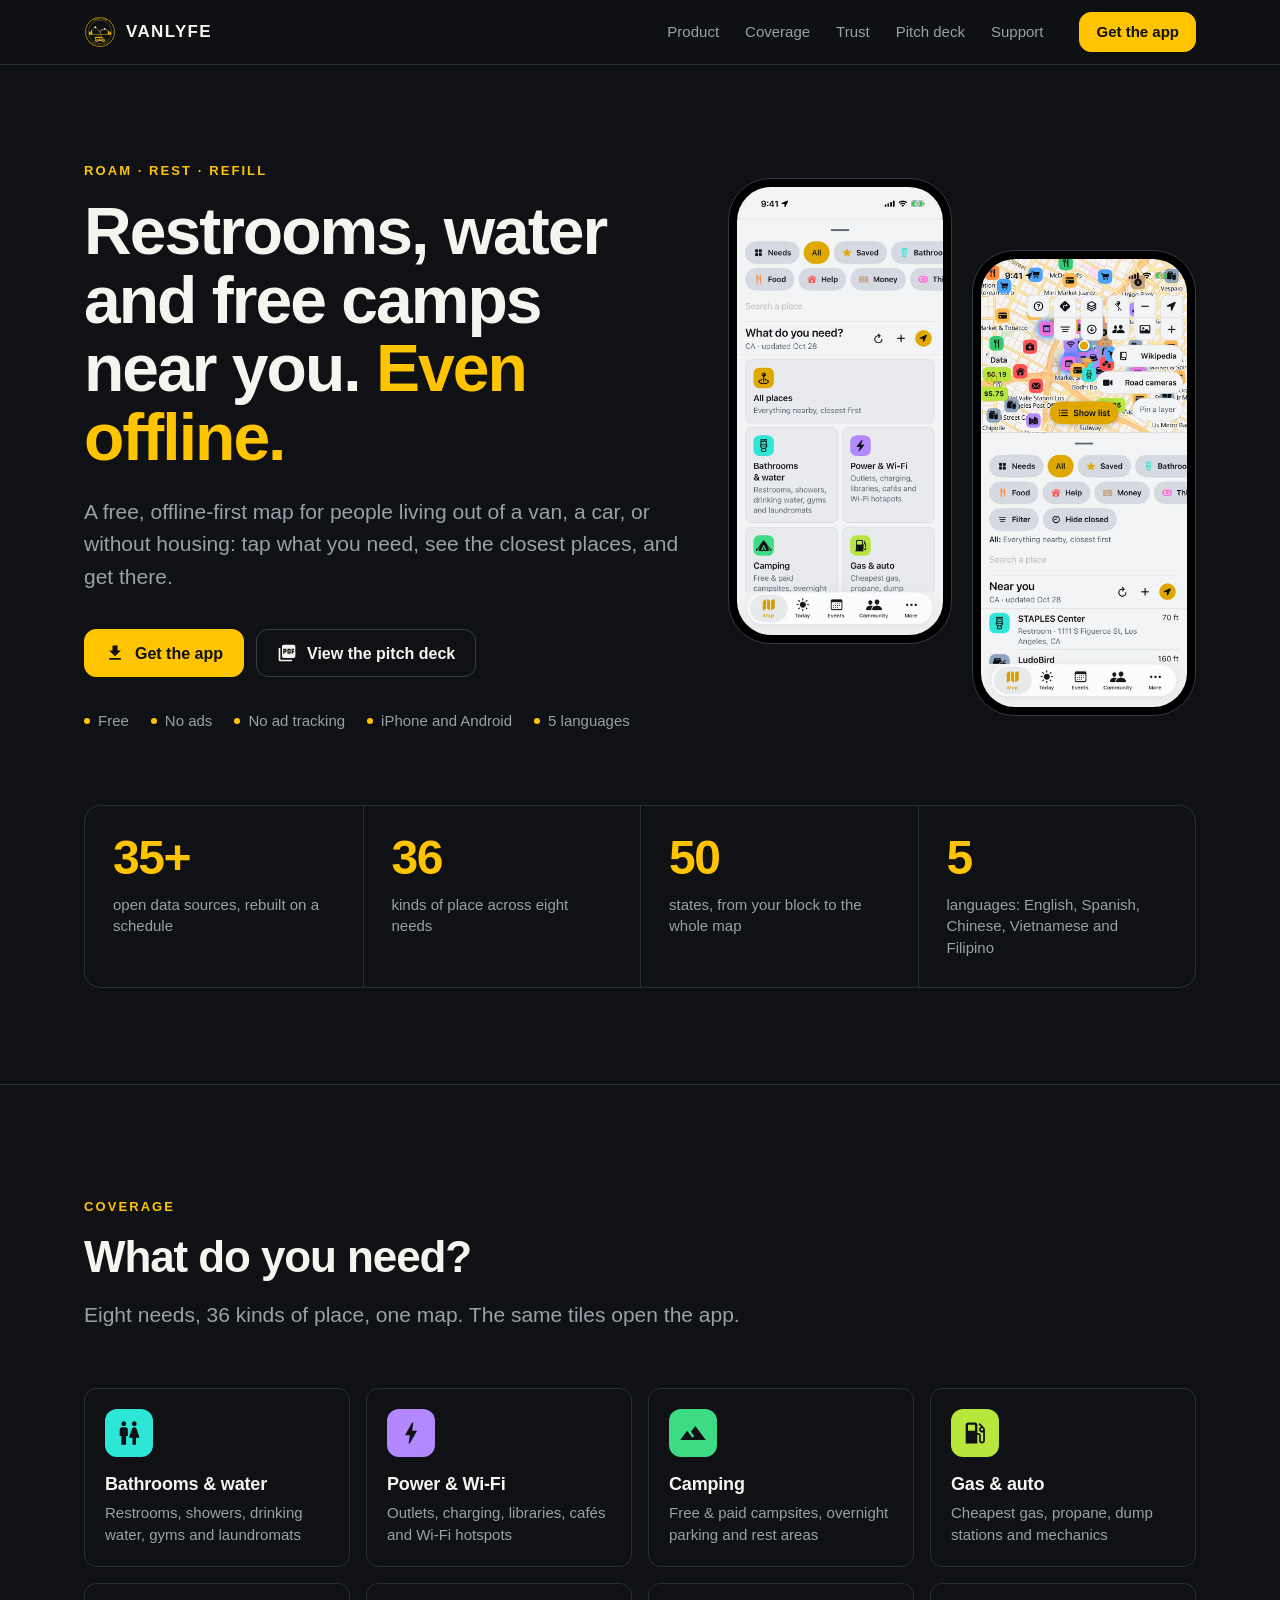
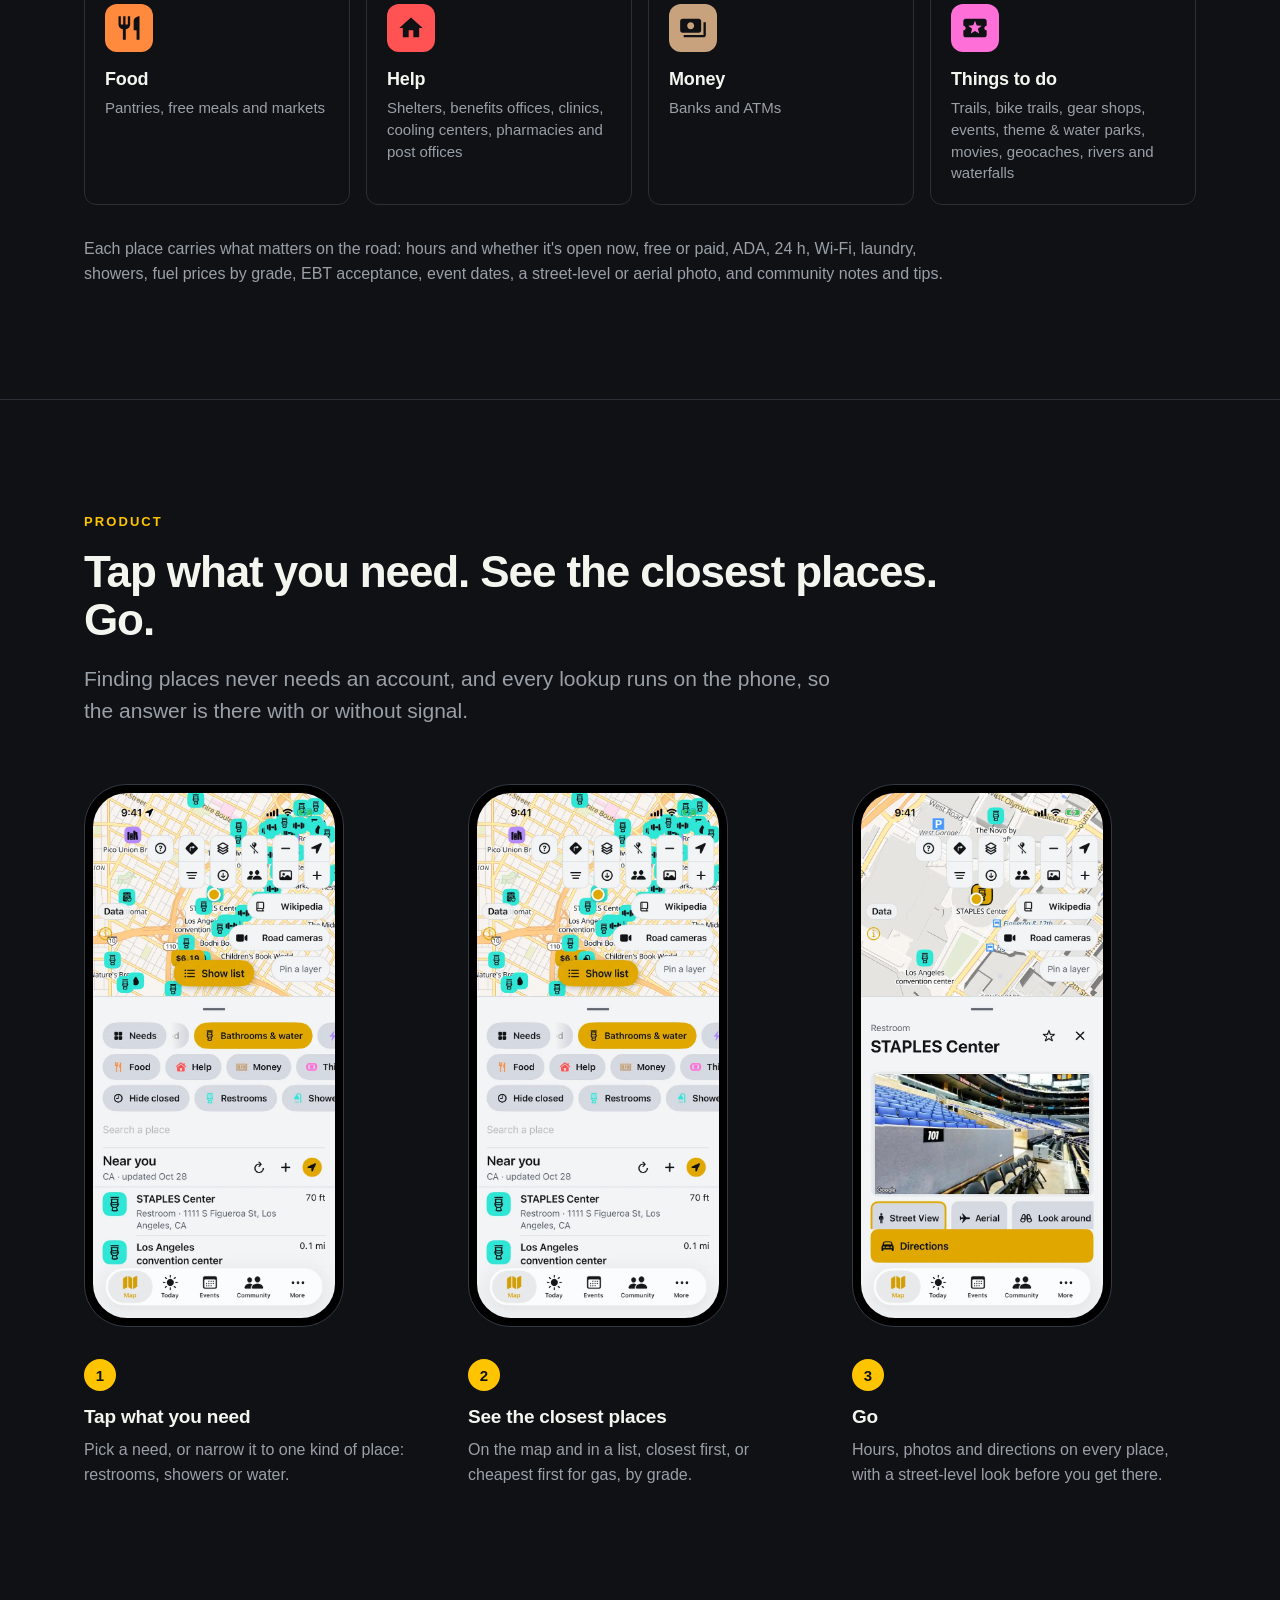
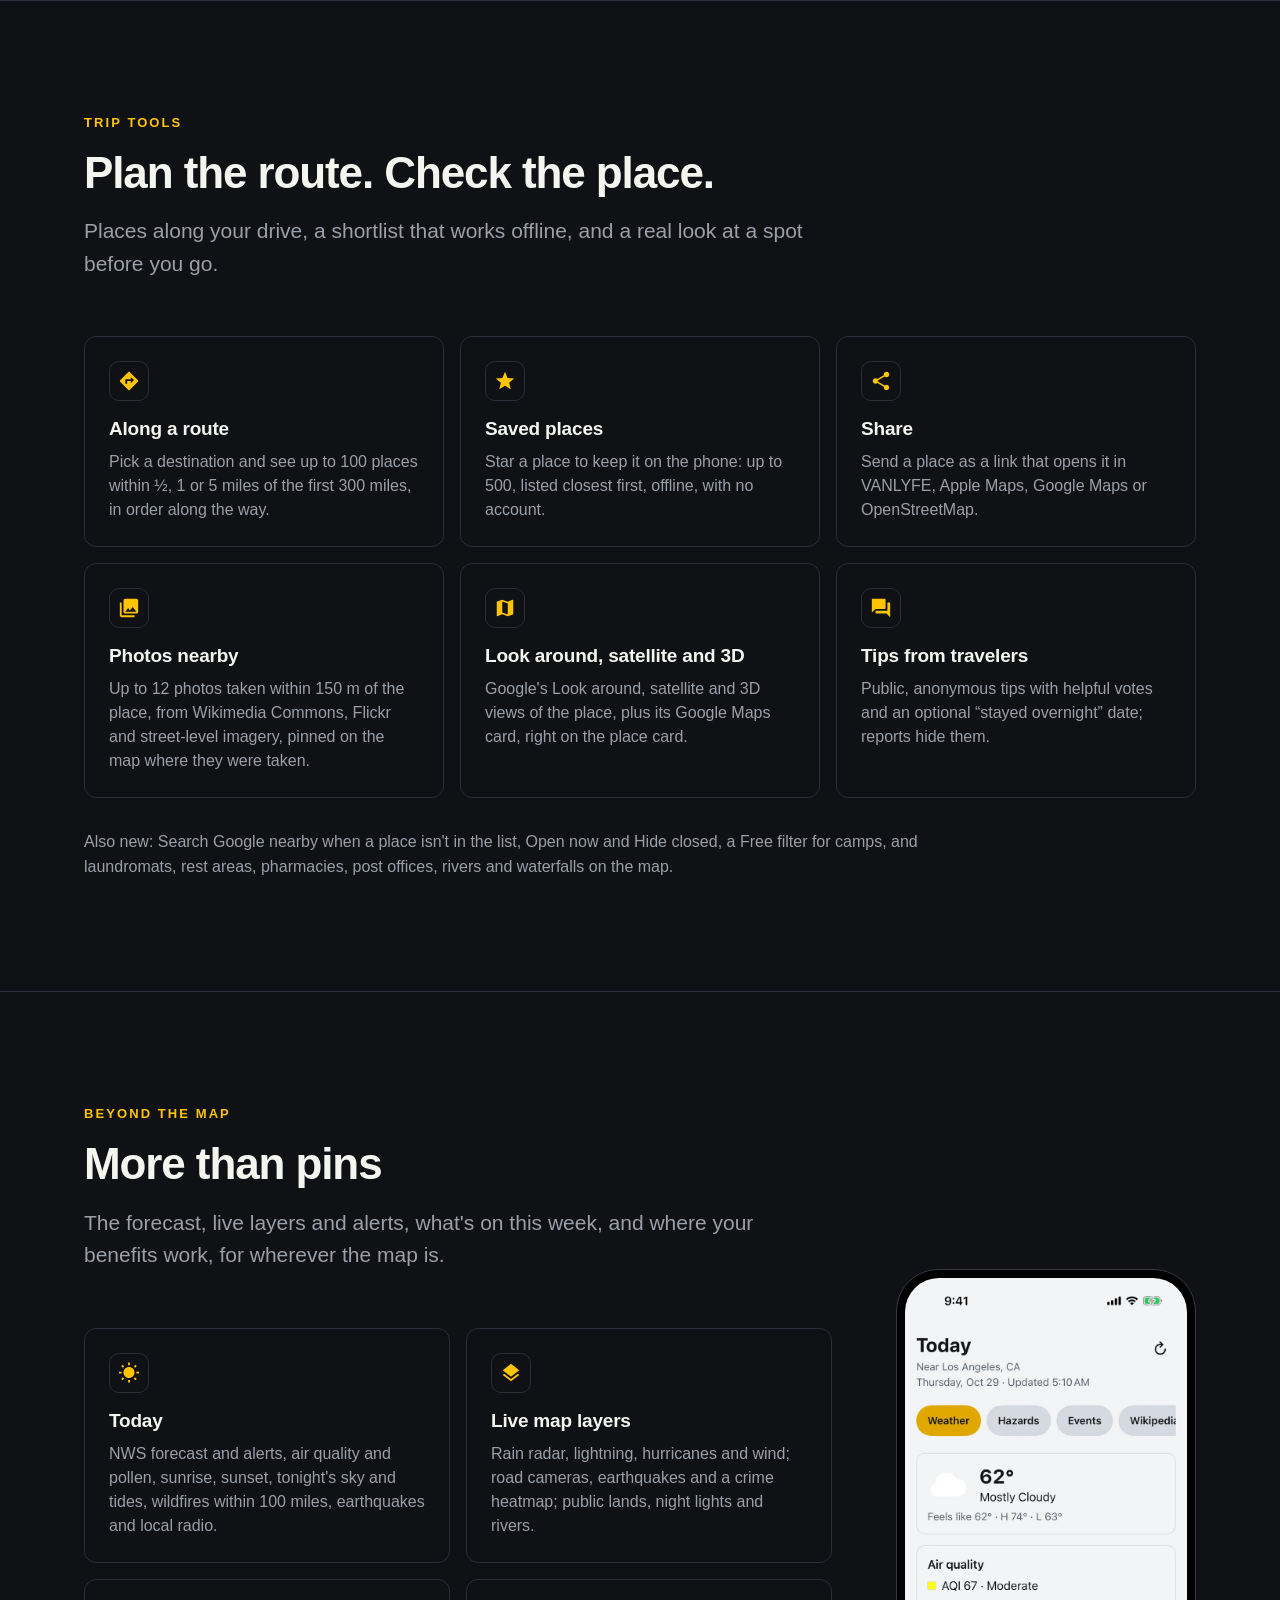
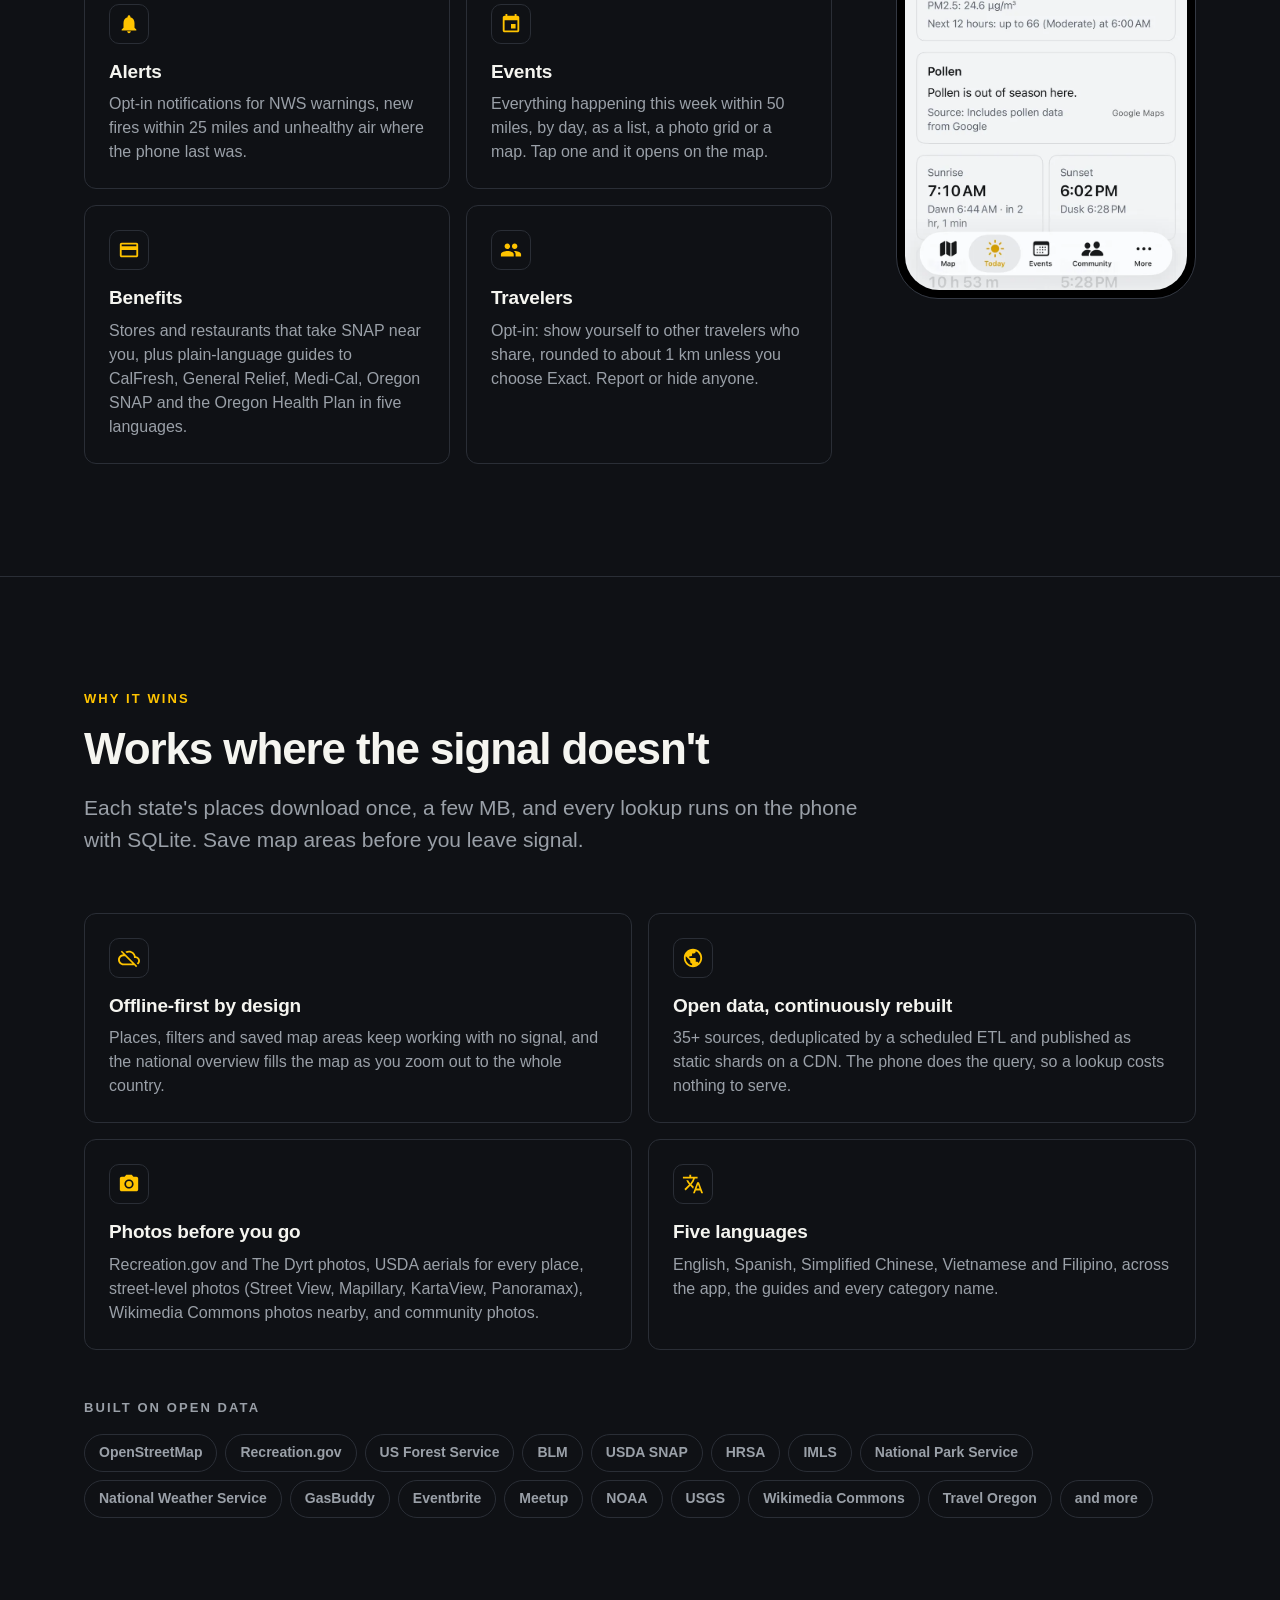
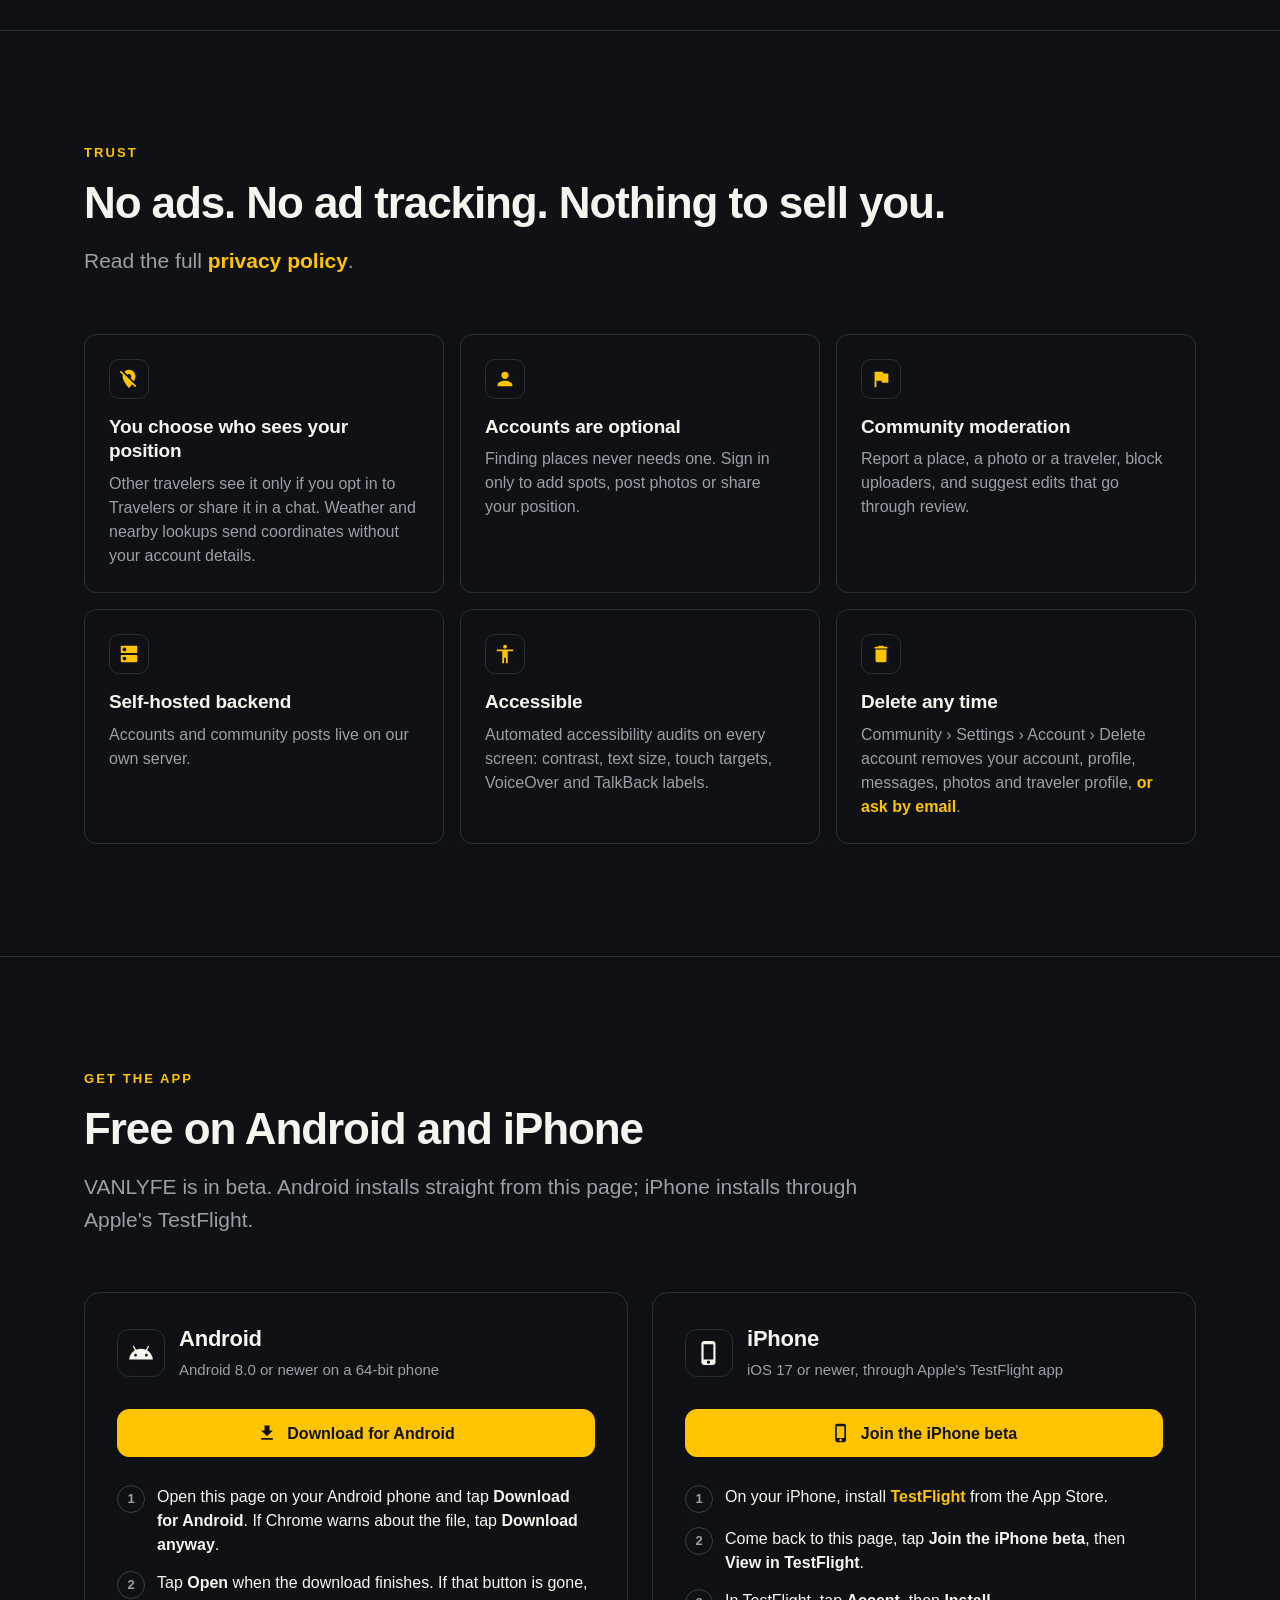
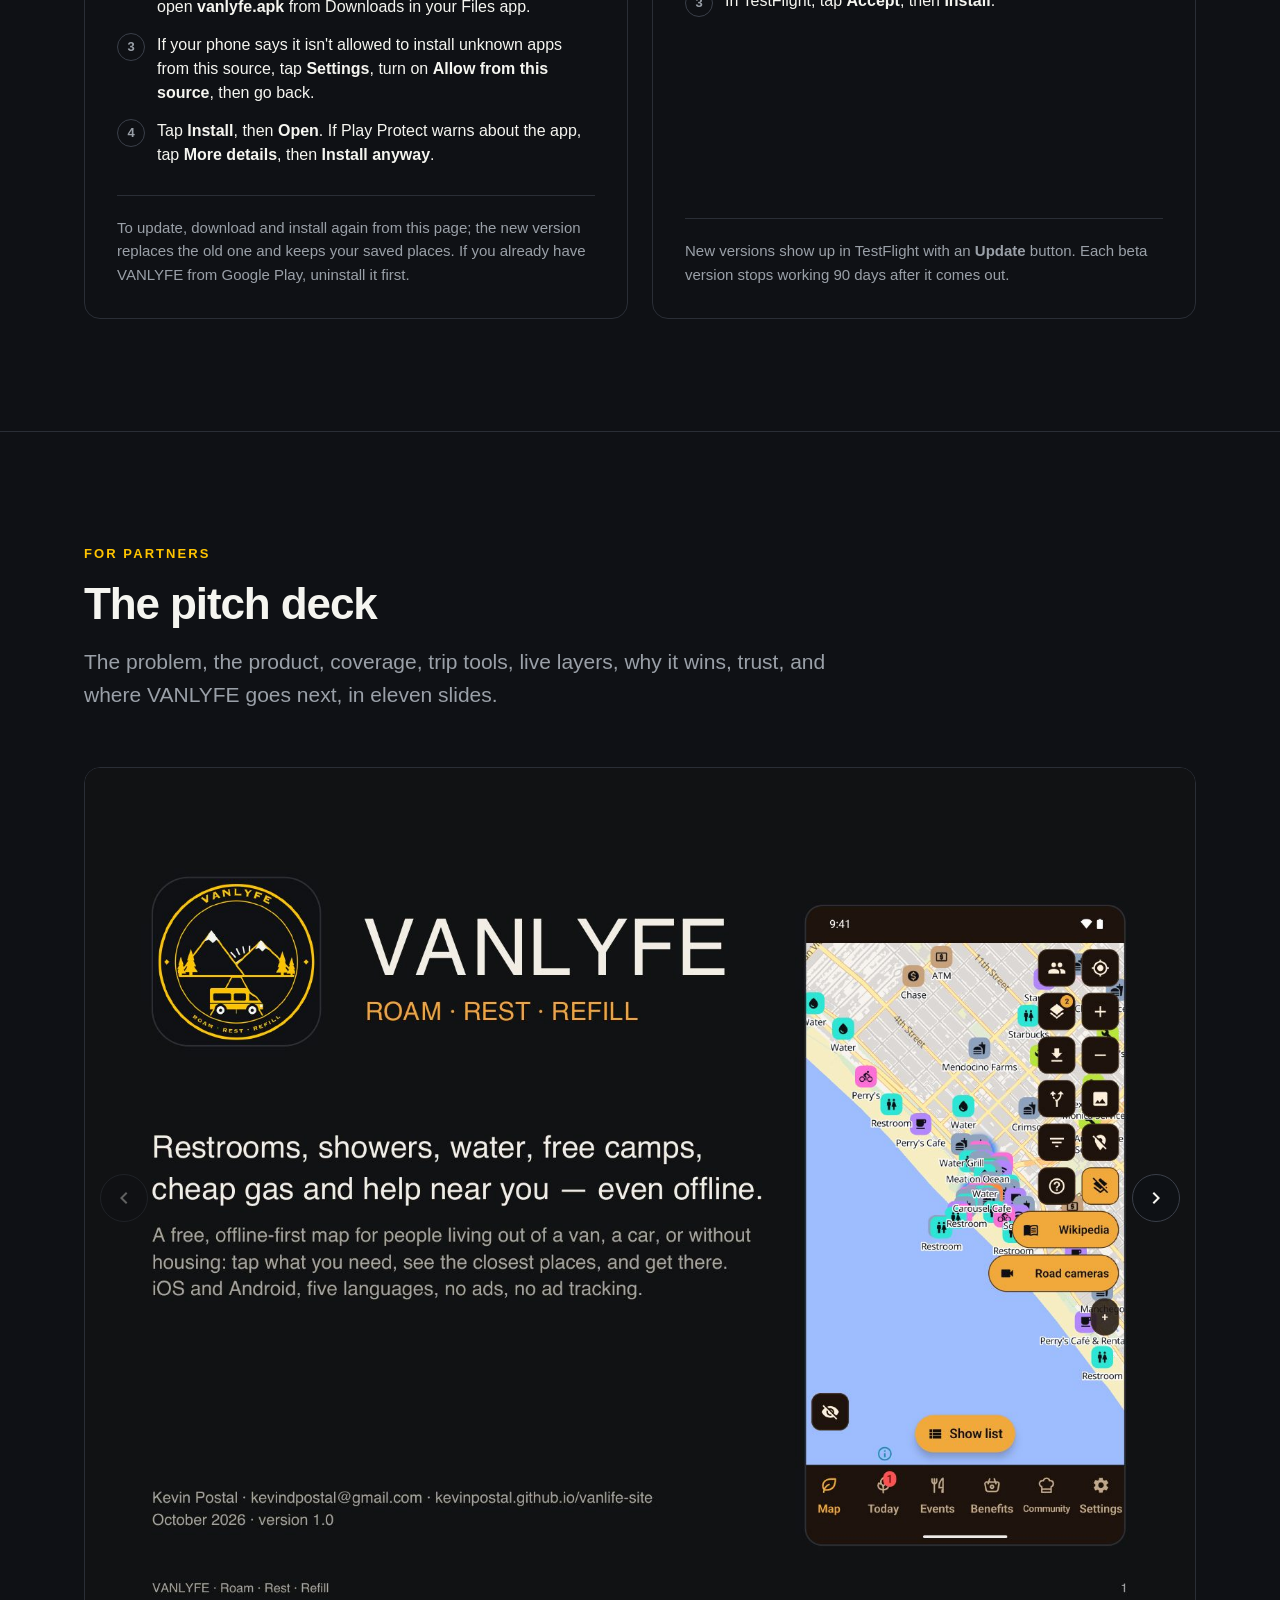
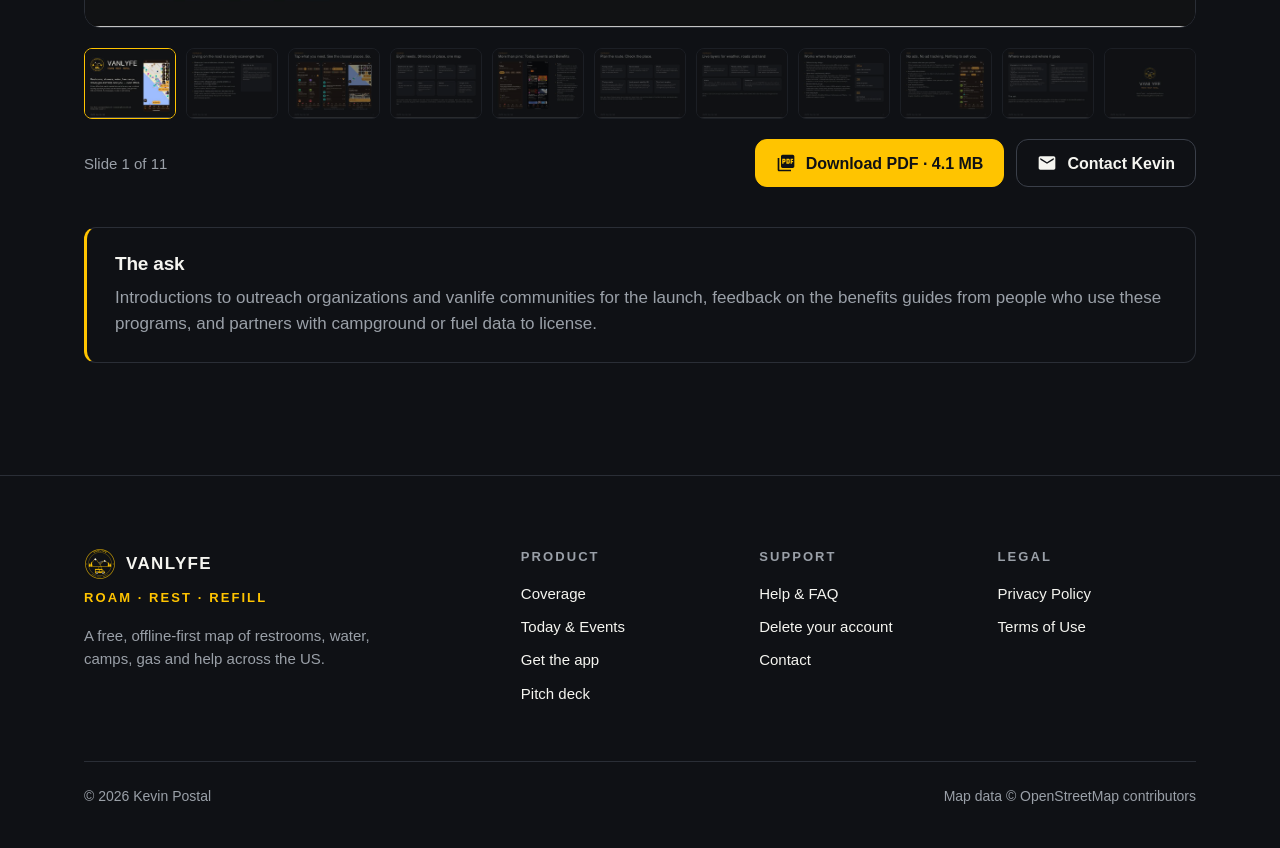
==== commit 92aee6a1: "Correct privacy policy disclosures (effective Nov 5, 2026)" ====
--- a/index.html
+++ b/index.html
@@ -4,7 +4,7 @@
 <meta charset="utf-8">
 <meta name="viewport" content="width=device-width, initial-scale=1">
 <title>VANLYFE · Restrooms, water and free camps near you, even offline</title>
-<meta name="description" content="A free, offline-first map of restrooms, showers, water, free camps, cheap gas and help for people living out of a van, a car, or without housing. iPhone and Android, five languages, no ads, no tracking.">
+<meta name="description" content="A free, offline-first map of restrooms, showers, water, free camps, cheap gas and help for people living out of a van, a car, or without housing. iPhone and Android, five languages, no ads, no ad tracking.">
 <link rel="canonical" href="https://kevinpostal.github.io/vanlife-site/">
 <meta name="theme-color" content="#0f1115">
 <link rel="icon" href="assets/gen/favicon-32.png" sizes="32x32" type="image/png">
@@ -91,7 +91,7 @@
       <ul class="facts">
         <li>Free</li>
         <li>No ads</li>
-        <li>No tracking</li>
+        <li>No ad tracking</li>
         <li>iPhone and Android</li>
         <li>5 languages</li>
       </ul>
@@ -207,7 +207,7 @@
     <div class="cards">
       <article class="card"><span class="icon"><svg class="i" aria-hidden="true"><use href="#i-cloud-off"/></svg></span><h3>Offline-first by design</h3><p>Places, filters and saved map areas keep working with no signal, and the national overview fills the map as you zoom out to the whole country.</p></article>
       <article class="card"><span class="icon"><svg class="i" aria-hidden="true"><use href="#i-public"/></svg></span><h3>Open data, continuously rebuilt</h3><p>35+ sources, deduplicated by a scheduled ETL and published as static shards on a CDN. The phone does the query, so a lookup costs nothing to serve.</p></article>
-      <article class="card"><span class="icon"><svg class="i" aria-hidden="true"><use href="#i-camera"/></svg></span><h3>Photos before you go</h3><p>Recreation.gov and The Dyrt photos, USDA aerials for every place, street-level photos (Street View, Mapillary, KartaView, Panoramax), Wikimedia Commons and Flickr photos nearby, and community photos.</p></article>
+      <article class="card"><span class="icon"><svg class="i" aria-hidden="true"><use href="#i-camera"/></svg></span><h3>Photos before you go</h3><p>Recreation.gov and The Dyrt photos, USDA aerials for every place, street-level photos (Street View, Mapillary, KartaView, Panoramax), Wikimedia Commons photos nearby, and community photos.</p></article>
       <article class="card"><span class="icon"><svg class="i" aria-hidden="true"><use href="#i-translate"/></svg></span><h3>Five languages</h3><p>English, Spanish, Simplified Chinese, Vietnamese and Filipino, across the app, the guides and every category name.</p></article>
     </div>
     <p class="sources-label">Built on open data</p>
@@ -237,14 +237,14 @@
   <div class="wrap">
     <div class="section-head">
       <span class="eyebrow">Trust</span>
-      <h2>No ads. No tracking. Nothing to sell you.</h2>
+      <h2>No ads. No ad tracking. Nothing to sell you.</h2>
       <p class="lead">Read the full <a class="link" href="privacy.html">privacy policy</a>.</p>
     </div>
     <div class="grid-3">
-      <article class="card"><span class="icon"><svg class="i" aria-hidden="true"><use href="#i-location-off"/></svg></span><h3>Your location stays on your phone</h3><p>Unless you opt in to Travelers. Weather requests use coordinates rounded to 0.01°.</p></article>
+      <article class="card"><span class="icon"><svg class="i" aria-hidden="true"><use href="#i-location-off"/></svg></span><h3>You choose who sees your position</h3><p>Other travelers see it only if you opt in to Travelers or share it in a chat. Weather and nearby lookups send coordinates without your account details.</p></article>
       <article class="card"><span class="icon"><svg class="i" aria-hidden="true"><use href="#i-person"/></svg></span><h3>Accounts are optional</h3><p>Finding places never needs one. Sign in only to add spots, post photos or share your position.</p></article>
       <article class="card"><span class="icon"><svg class="i" aria-hidden="true"><use href="#i-flag"/></svg></span><h3>Community moderation</h3><p>Report a place, a photo or a traveler, block uploaders, and suggest edits that go through review.</p></article>
-      <article class="card"><span class="icon"><svg class="i" aria-hidden="true"><use href="#i-dns"/></svg></span><h3>Self-hosted backend</h3><p>Accounts and community posts live on our own server, with Play data-safety and App Store privacy labels filled out truthfully.</p></article>
+      <article class="card"><span class="icon"><svg class="i" aria-hidden="true"><use href="#i-dns"/></svg></span><h3>Self-hosted backend</h3><p>Accounts and community posts live on our own server.</p></article>
       <article class="card"><span class="icon"><svg class="i" aria-hidden="true"><use href="#i-accessibility"/></svg></span><h3>Accessible</h3><p>Automated accessibility audits on every screen: contrast, text size, touch targets, VoiceOver and TalkBack labels.</p></article>
       <article class="card"><span class="icon"><svg class="i" aria-hidden="true"><use href="#i-delete"/></svg></span><h3>Delete any time</h3><p>Community › Settings › Account › Delete account removes your account, profile, messages, photos and traveler profile, <a class="link" href="support.html#delete-account">or ask by email</a>.</p></article>
     </div>
@@ -307,7 +307,7 @@
         <figure class="deck-slide" id="slide-6"><img src="assets/gen/deck/slide-6.jpg" width="1600" height="1237" loading="lazy" alt="Slide 6, the product: plan the route and check the place, with Along a route, saved places, sharing, photos nearby, Look around, satellite and 3D views, and traveler tips."></figure>
         <figure class="deck-slide" id="slide-7"><img src="assets/gen/deck/slide-7.jpg" width="1600" height="1237" loading="lazy" alt="Slide 7, the product: live layers for weather, roads and land, plus alerts and shortcuts."></figure>
         <figure class="deck-slide" id="slide-8"><img src="assets/gen/deck/slide-8.jpg" width="1600" height="1237" loading="lazy" alt="Slide 8, why it wins: works where the signal doesn't. 35+ open data sources, 36 kinds of place, $0 per lookup."></figure>
-        <figure class="deck-slide" id="slide-9"><img src="assets/gen/deck/slide-9.jpg" width="1600" height="1237" loading="lazy" alt="Slide 9, trust: no ads, no tracking, nothing to sell you."></figure>
+        <figure class="deck-slide" id="slide-9"><img src="assets/gen/deck/slide-9.jpg" width="1600" height="1237" loading="lazy" alt="Slide 9, trust: no ads, no ad tracking, nothing to sell you."></figure>
         <figure class="deck-slide" id="slide-10"><img src="assets/gen/deck/slide-10.jpg" width="1600" height="1237" loading="lazy" alt="Slide 10, status: what shipped in version 1.0, what comes next, and the ask."></figure>
         <figure class="deck-slide" id="slide-11"><img src="assets/gen/deck/slide-11.jpg" width="1600" height="1237" loading="lazy" alt="Slide 11: VANLYFE, Roam · Rest · Refill, with Kevin Postal's contact details."></figure>
       </div>
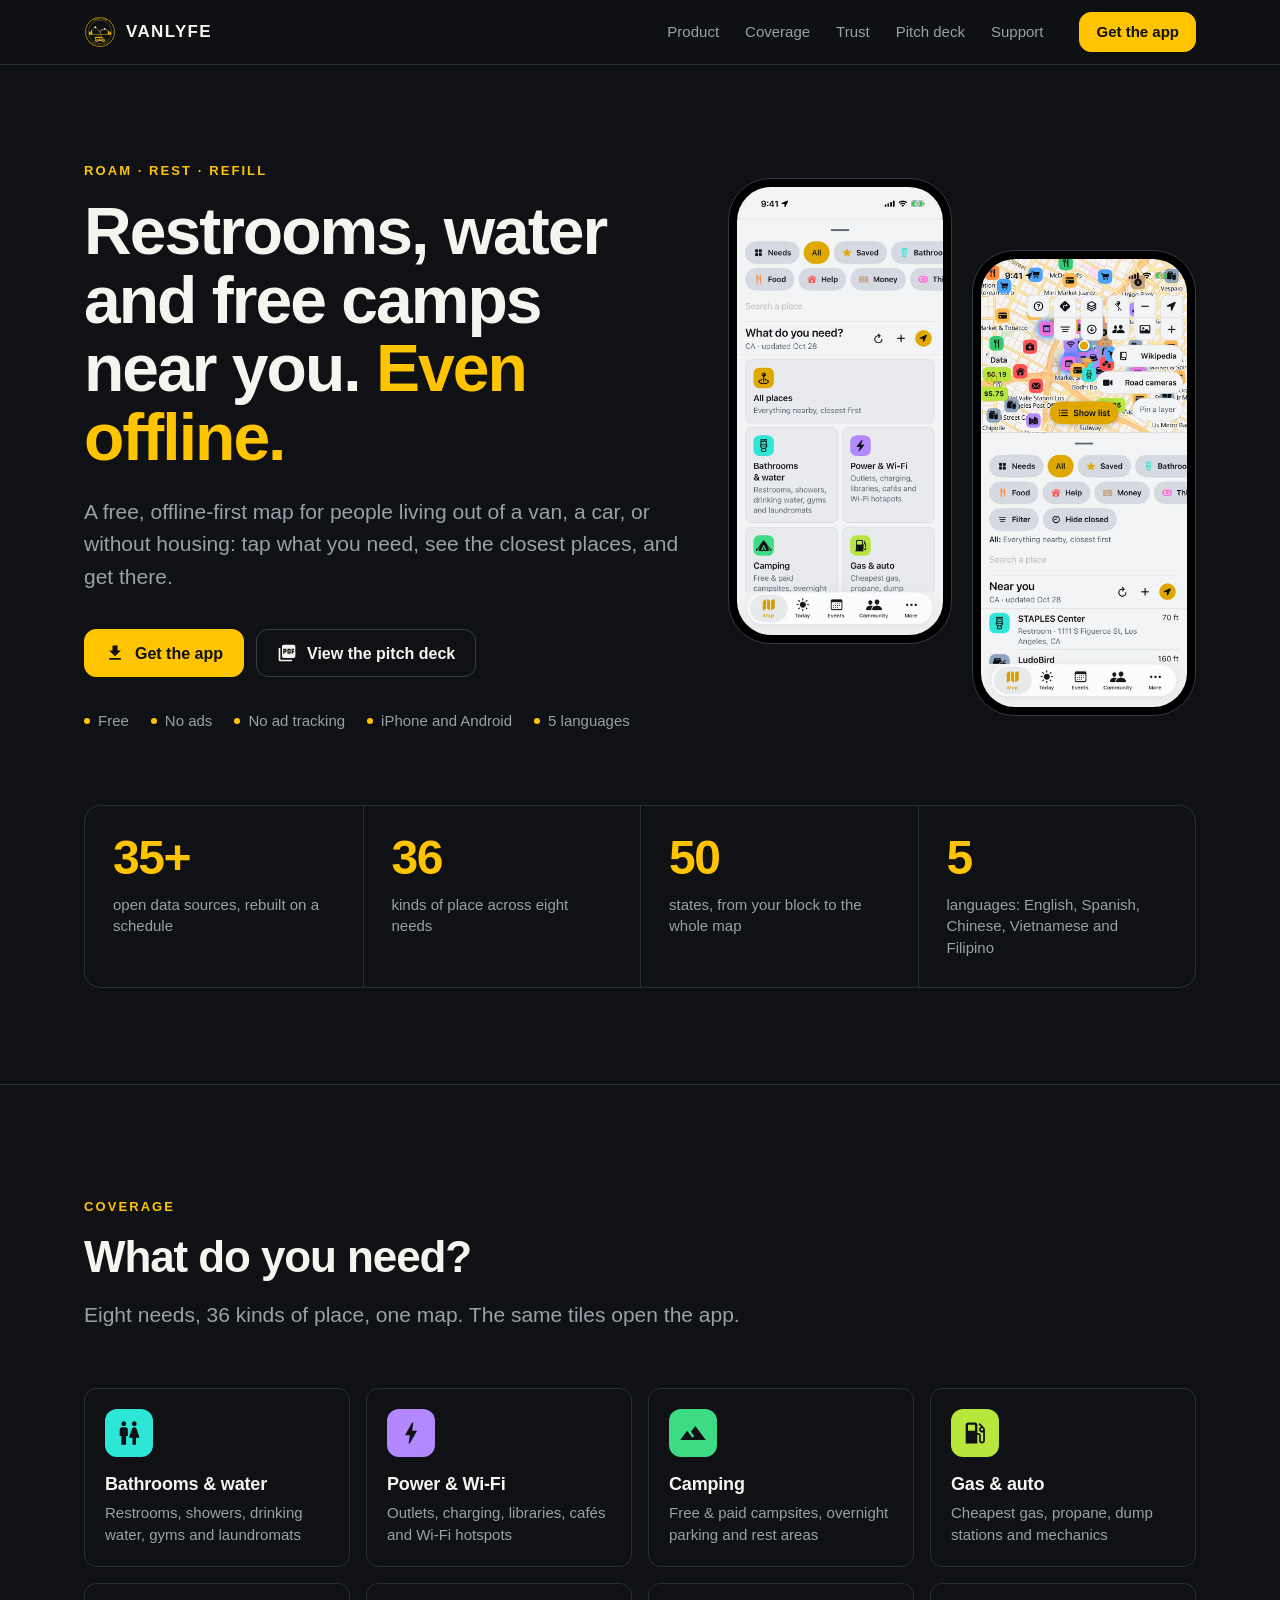
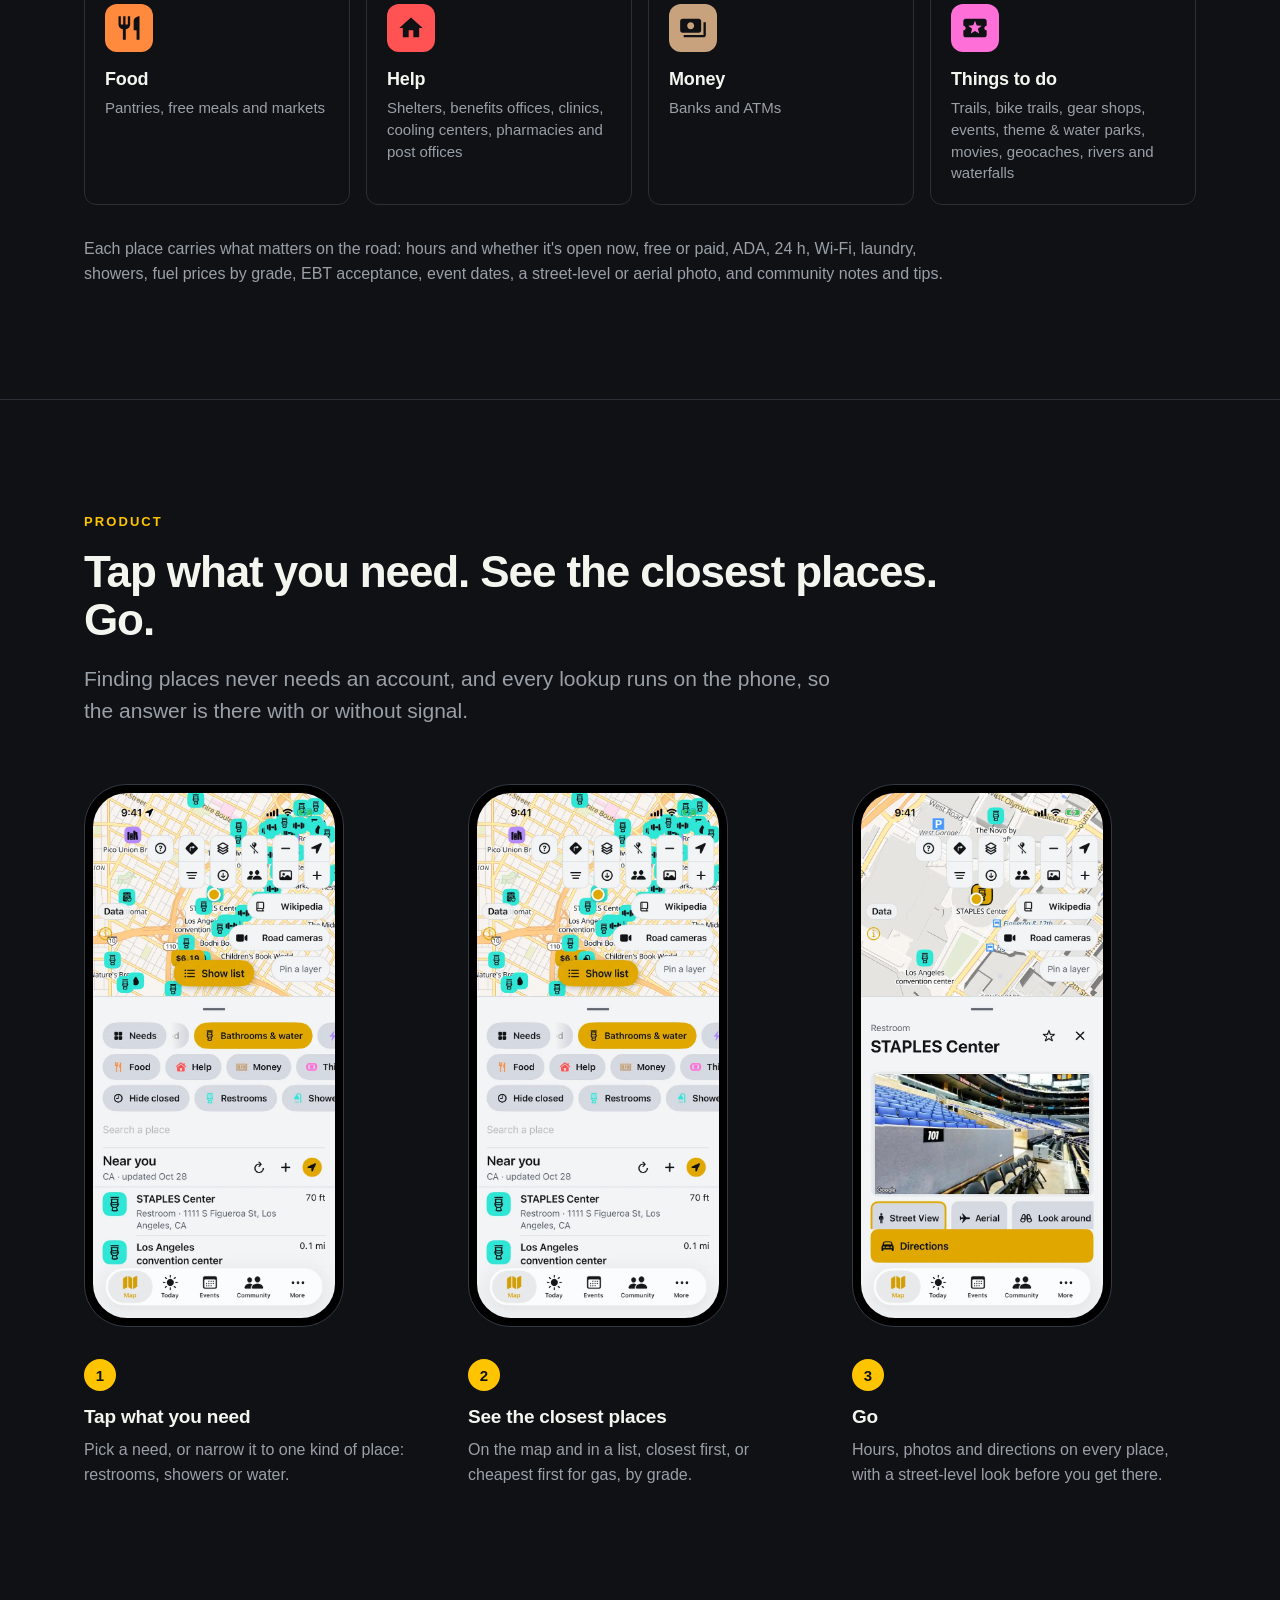
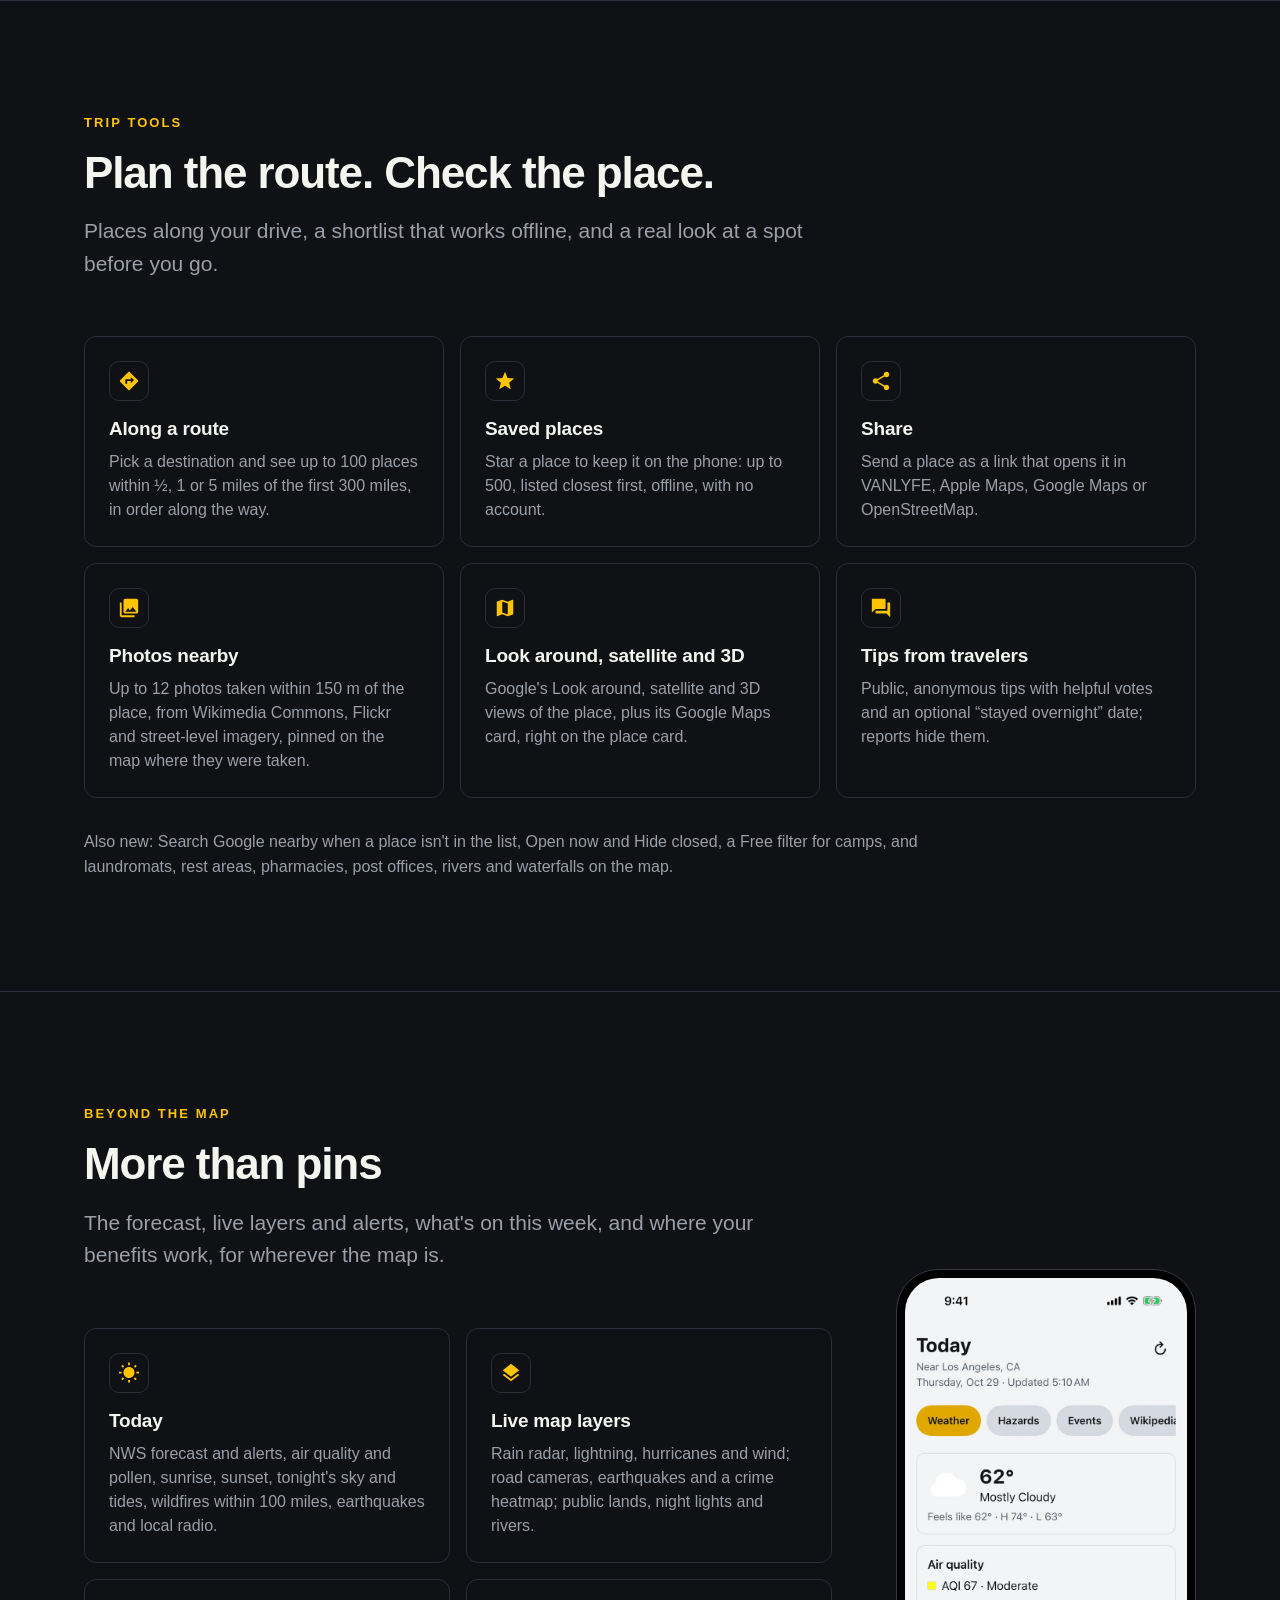
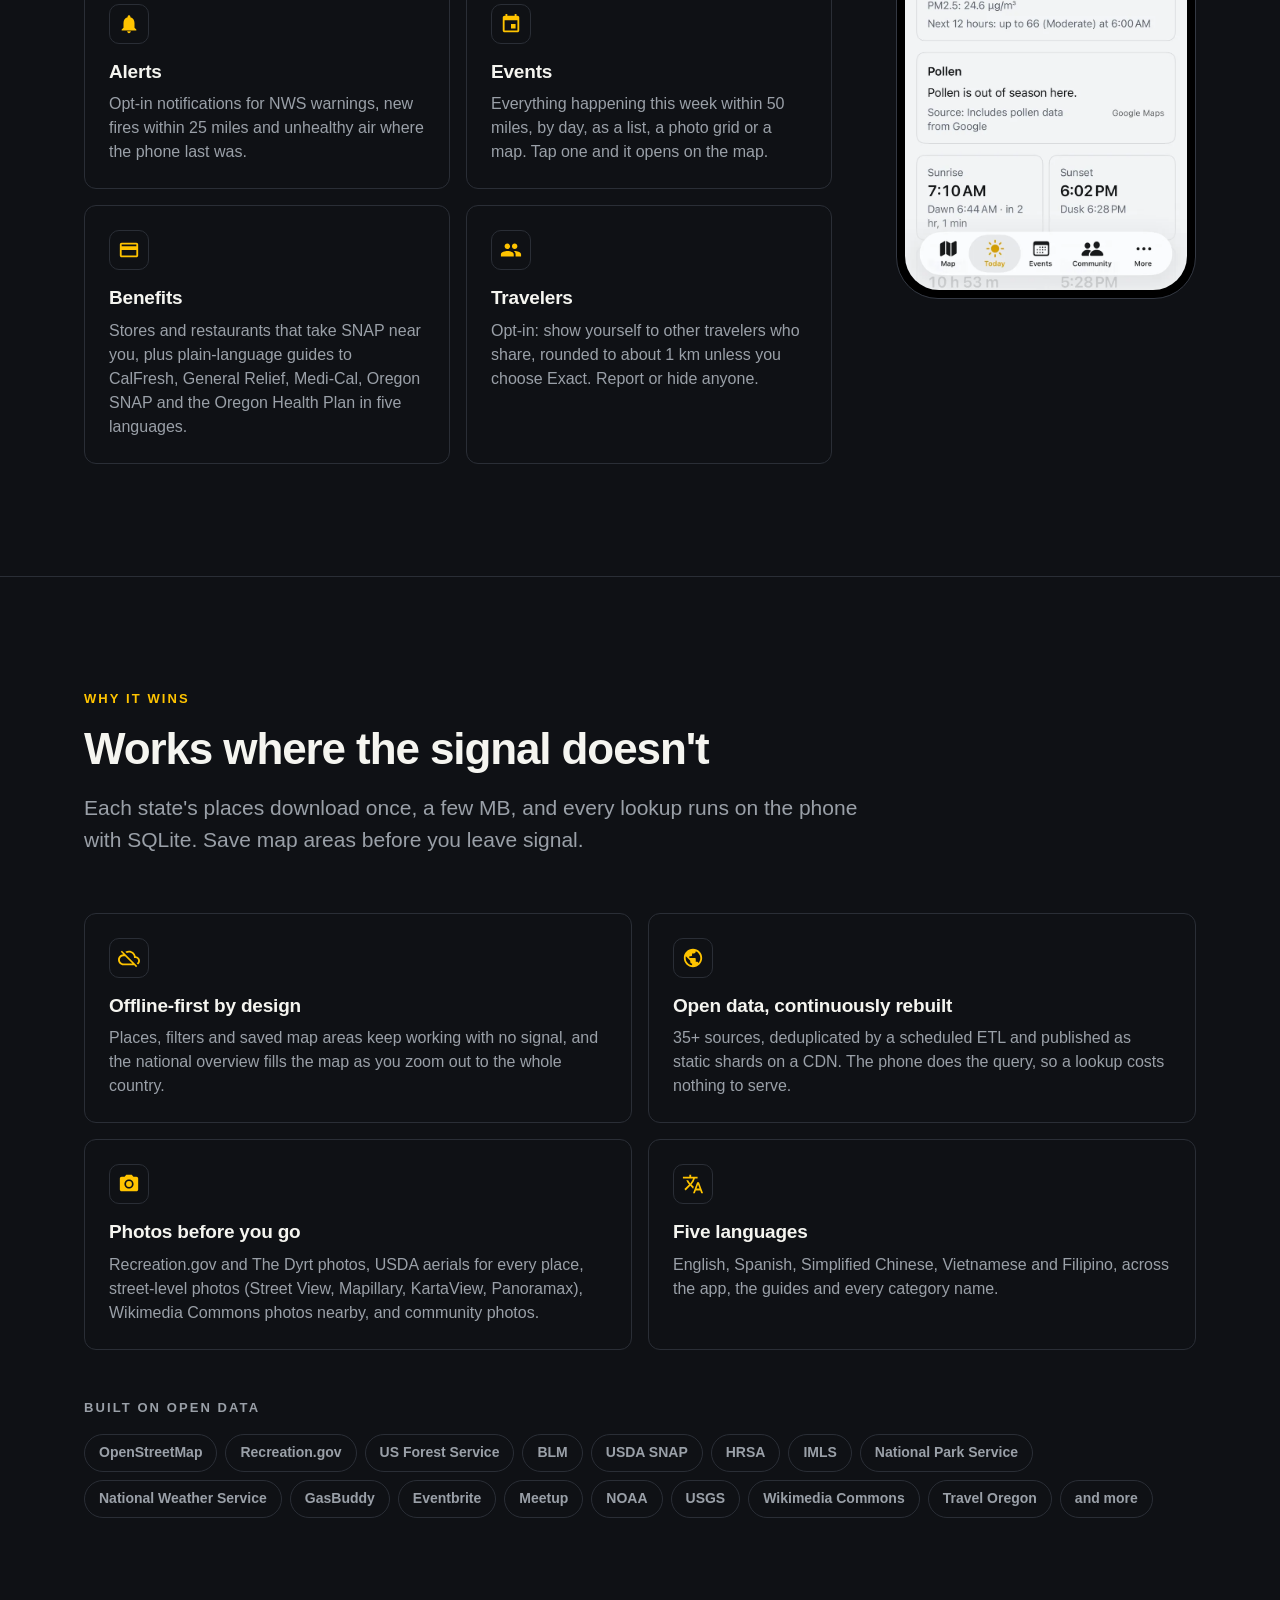
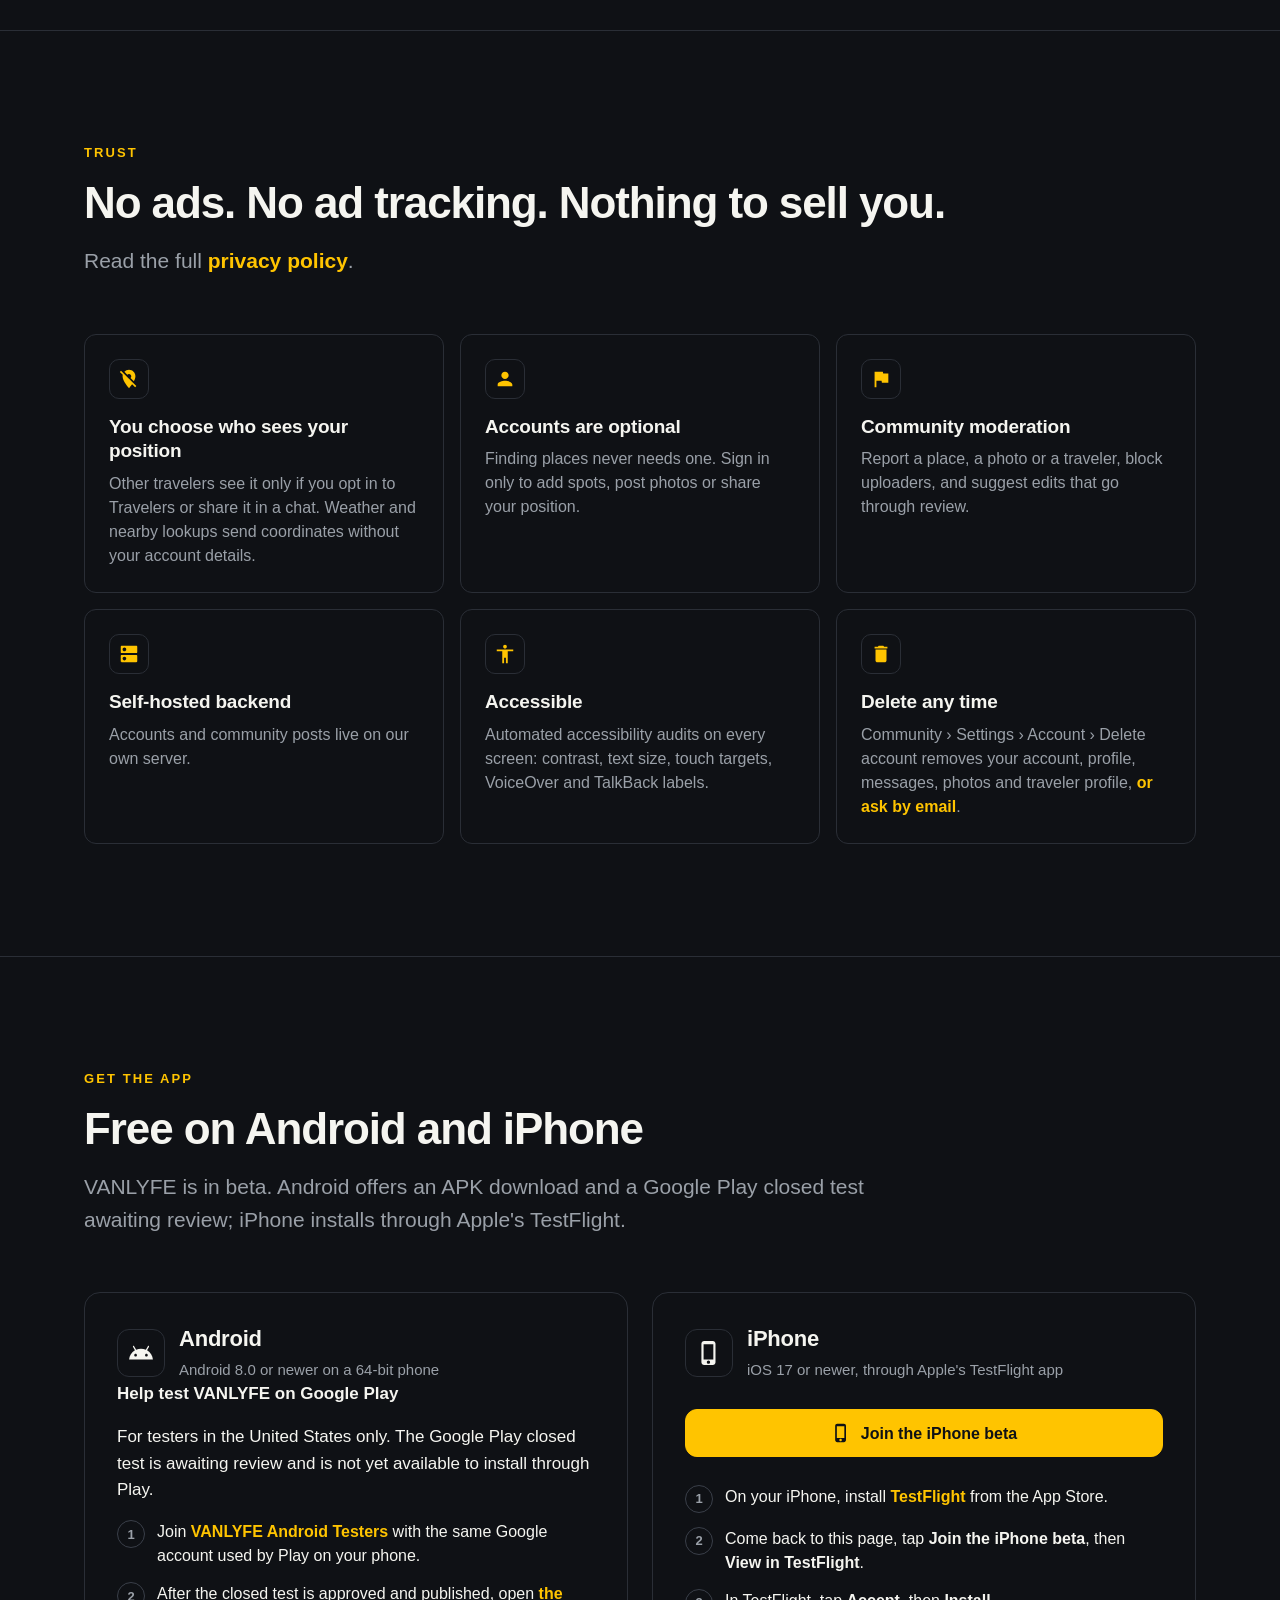
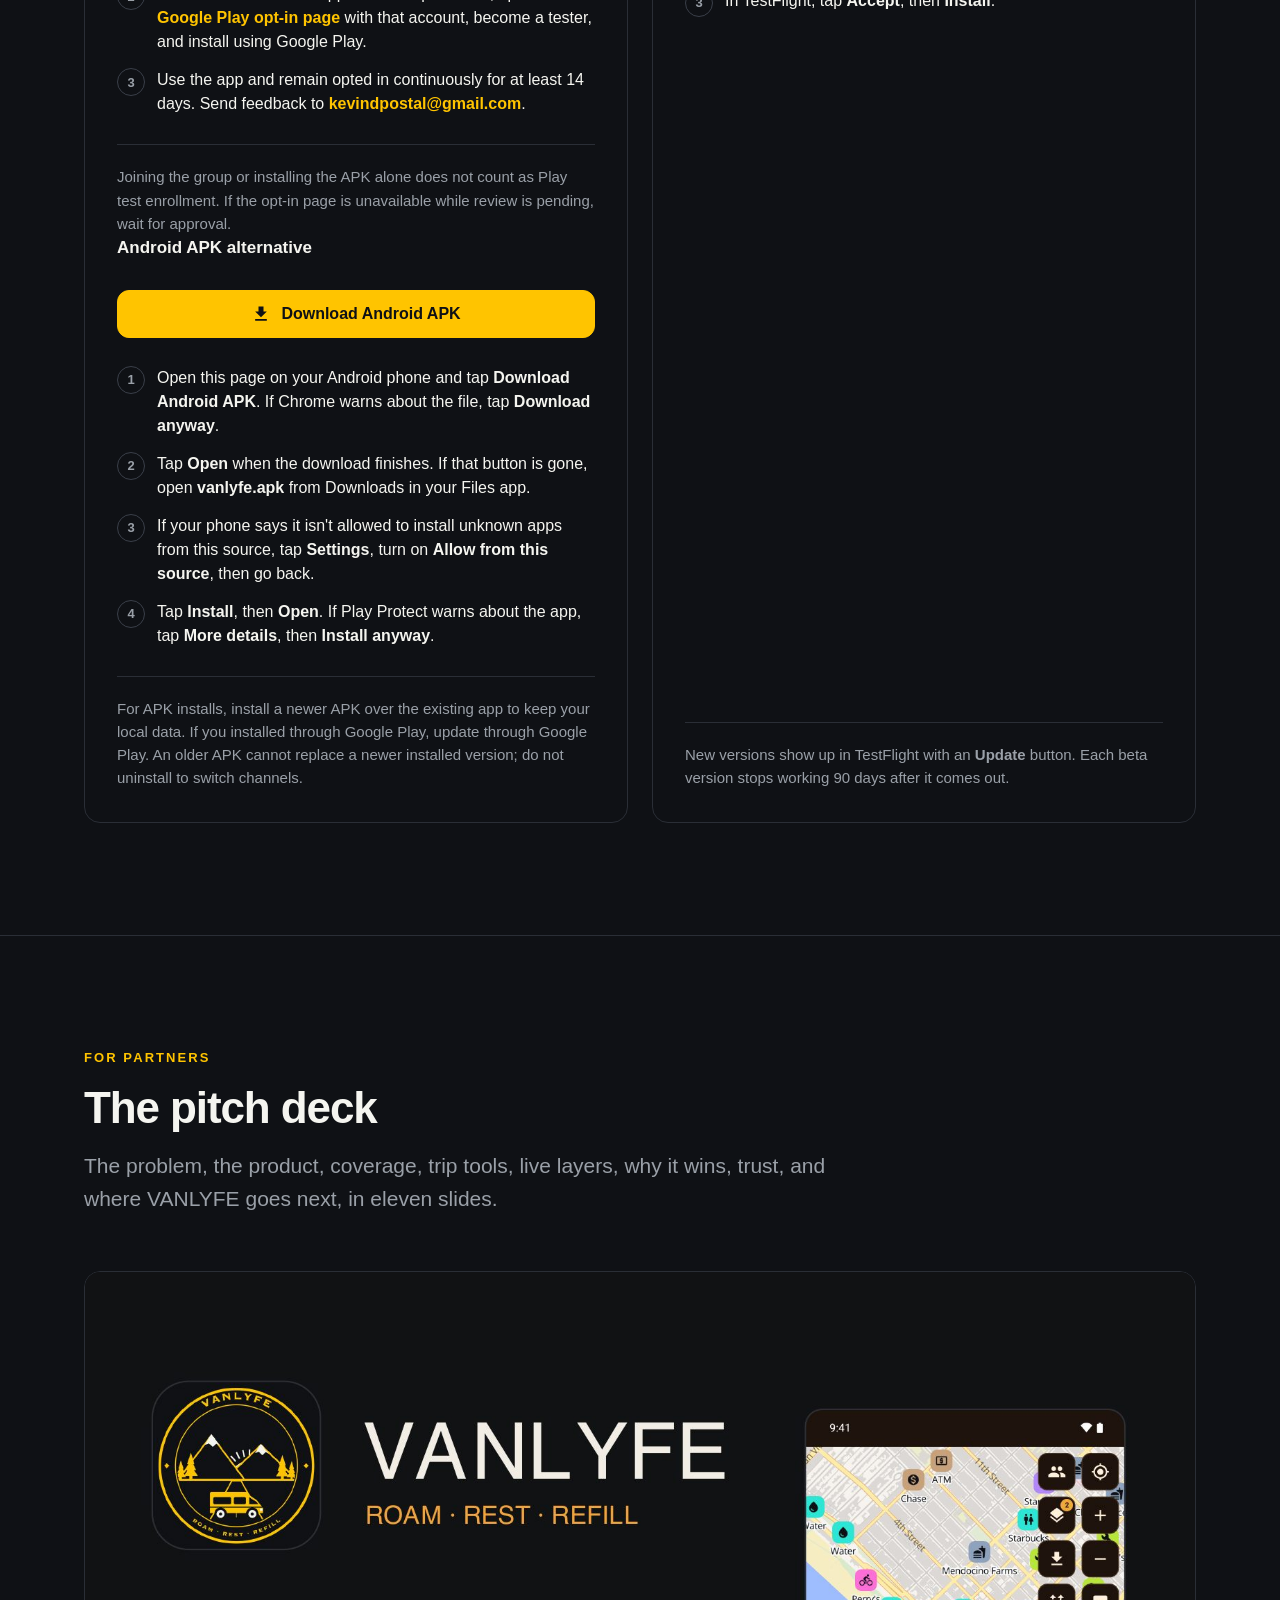
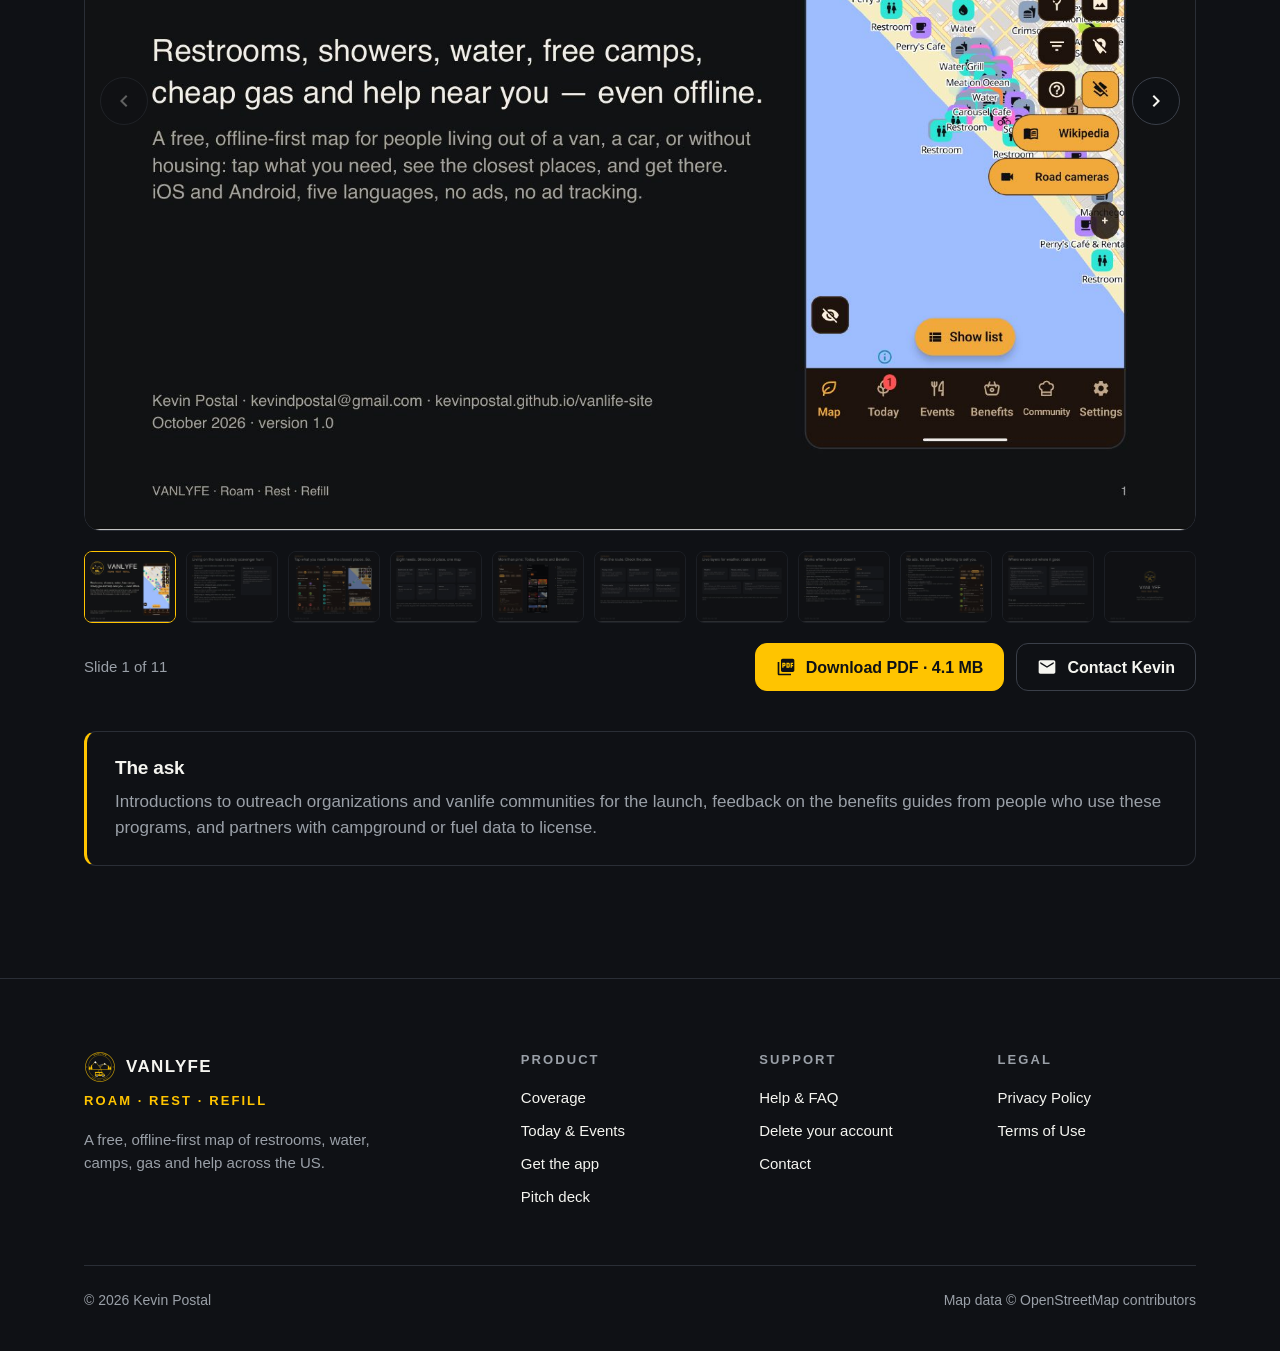
==== commit cb630701: "Clarify beta channels and Android closed-test enrollment" ====
--- a/index.html
+++ b/index.html
@@ -12,7 +12,7 @@
 <meta property="og:type" content="website">
 <meta property="og:site_name" content="VANLYFE">
 <meta property="og:title" content="VANLYFE · Roam · Rest · Refill">
-<meta property="og:description" content="Restrooms, showers, water, free camps, cheap gas and help near you, even offline. Free on iPhone and Android.">
+<meta property="og:description" content="Restrooms, showers, water, free camps, cheap gas and help near you, even offline. Free beta: Android APK and iPhone TestFlight.">
 <meta property="og:url" content="https://kevinpostal.github.io/vanlife-site/">
 <meta property="og:image" content="https://kevinpostal.github.io/vanlife-site/assets/gen/og.jpg">
 <meta property="og:image:width" content="1200">
@@ -256,7 +256,7 @@
     <div class="section-head">
       <span class="eyebrow">Get the app</span>
       <h2>Free on Android and iPhone</h2>
-      <p class="lead">VANLYFE is in beta. Android installs straight from this page; iPhone installs through Apple's TestFlight.</p>
+      <p class="lead">VANLYFE is in beta. Android offers an APK download and a Google Play closed test awaiting review; iPhone installs through Apple's TestFlight.</p>
     </div>
     <div class="platforms">
       <article class="platform" id="android">
@@ -264,14 +264,23 @@
           <span class="icon"><svg class="i" aria-hidden="true"><use href="#i-android"/></svg></span>
           <div><h3>Android</h3><p class="req">Android 8.0 or newer on a 64-bit phone</p></div>
         </div>
-        <a class="btn btn-primary" href="https://github.com/kevinpostal/vanlife-site/releases/latest/download/vanlyfe.apk"><svg class="i" aria-hidden="true"><use href="#i-download"/></svg>Download for Android</a>
+        <h4 id="android-closed-test">Help test VANLYFE on Google Play</h4>
+        <p>For testers in the United States only. The Google Play closed test is awaiting review and is not yet available to install through Play.</p>
         <ol>
-          <li><span>Open this page on your Android phone and tap <b>Download for Android</b>. If Chrome warns about the file, tap <b>Download anyway</b>.</span></li>
+          <li><span>Join <a class="link" href="https://groups.google.com/g/vanlyfe-android-testers/about">VANLYFE Android Testers</a> with the same Google account used by Play on your phone.</span></li>
+          <li><span>After the closed test is approved and published, open <a class="link" href="https://play.google.com/apps/testing/com.kevinpostal.vanlife">the Google Play opt-in page</a> with that account, become a tester, and install using Google Play.</span></li>
+          <li><span>Use the app and remain opted in continuously for at least 14 days. Send feedback to <a class="link" href="mailto:kevindpostal@gmail.com">kevindpostal@gmail.com</a>.</span></li>
+        </ol>
+        <p class="note">Joining the group or installing the APK alone does not count as Play test enrollment. If the opt-in page is unavailable while review is pending, wait for approval.</p>
+        <h4>Android APK alternative</h4>
+        <a class="btn btn-primary" href="https://github.com/kevinpostal/vanlife-site/releases/latest/download/vanlyfe.apk"><svg class="i" aria-hidden="true"><use href="#i-download"/></svg>Download Android APK</a>
+        <ol>
+          <li><span>Open this page on your Android phone and tap <b>Download Android APK</b>. If Chrome warns about the file, tap <b>Download anyway</b>.</span></li>
           <li><span>Tap <b>Open</b> when the download finishes. If that button is gone, open <b>vanlyfe.apk</b> from Downloads in your Files app.</span></li>
           <li><span>If your phone says it isn't allowed to install unknown apps from this source, tap <b>Settings</b>, turn on <b>Allow from this source</b>, then go back.</span></li>
           <li><span>Tap <b>Install</b>, then <b>Open</b>. If Play Protect warns about the app, tap <b>More details</b>, then <b>Install anyway</b>.</span></li>
         </ol>
-        <p class="note">To update, download and install again from this page; the new version replaces the old one and keeps your saved places. If you already have VANLYFE from Google Play, uninstall it first.</p>
+        <p class="note">For APK installs, install a newer APK over the existing app to keep your local data. If you installed through Google Play, update through Google Play. An older APK cannot replace a newer installed version; do not uninstall to switch channels.</p>
       </article>
       <article class="platform" id="iphone">
         <div class="platform-head">
